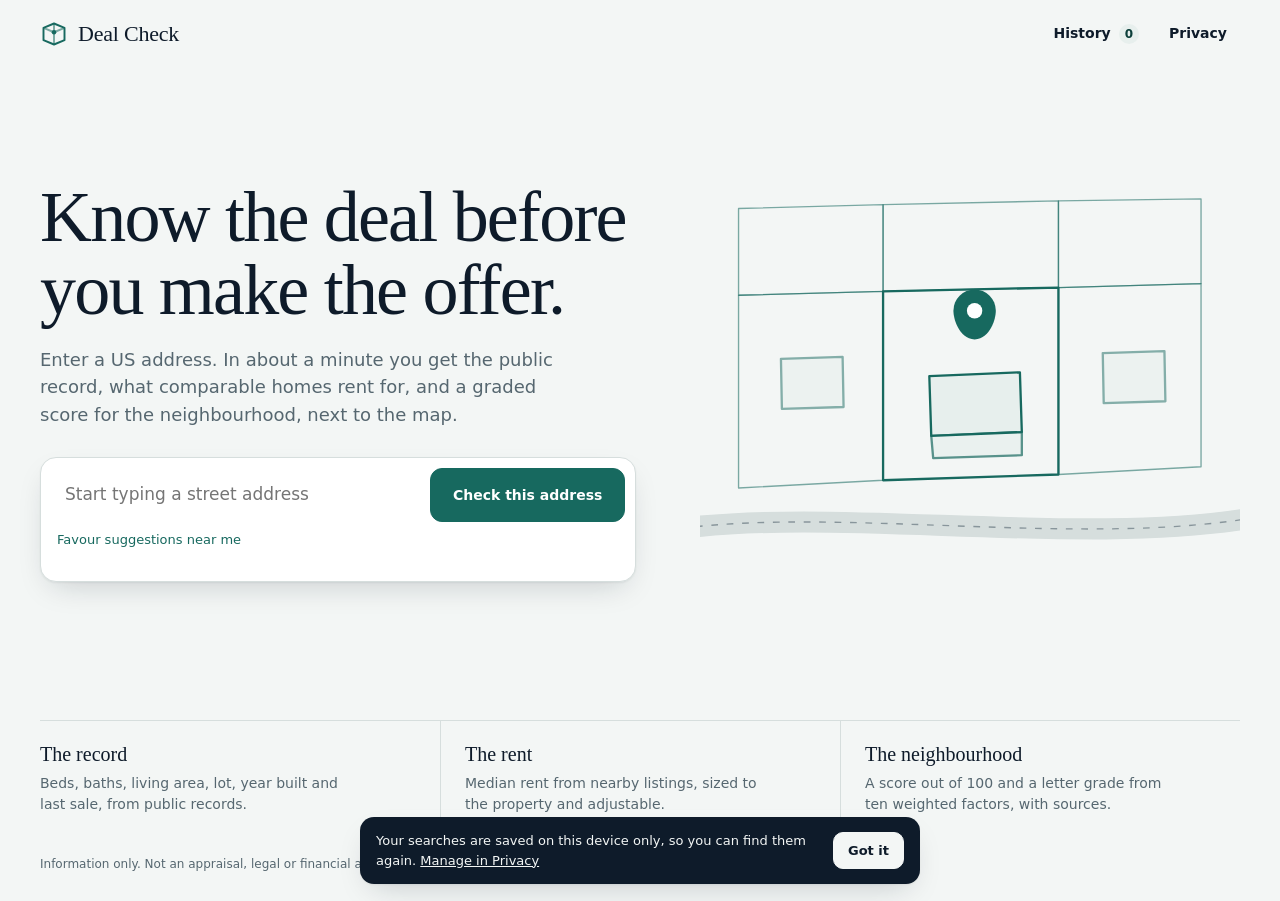
==== index.html @ 3b08b1fe "New workspace layout: map band on top 25%, dashboard cards below Co-Authored-By: Claude Sonnet 5.5 <" ====
<!DOCTYPE html>
<html lang="en">
<head>
<meta charset="utf-8">
<meta name="viewport" content="width=device-width, initial-scale=1">
<meta http-equiv="Content-Security-Policy" content="default-src 'self'; script-src 'self' 'unsafe-eval' blob: https://maps.googleapis.com https://maps.gstatic.com; style-src 'self' 'unsafe-inline' https://fonts.googleapis.com; font-src https://fonts.gstatic.com; img-src 'self' data: blob: https://*.googleapis.com https://*.gstatic.com https://*.google.com https://*.googleusercontent.com https://*.ggpht.com; connect-src 'self' https://deal-check-api.ranjjinisg.workers.dev https://*.googleapis.com https://*.google.com https://*.gstatic.com data: blob:; frame-src 'self' about: https://*.google.com; worker-src blob:; object-src 'none'; base-uri 'self'; form-action 'none'">
<meta name="description" content="Deal Check: property facts, market rent and a neighbourhood score for any US address.">
<title>Deal Check: underwrite any US address</title>
<link rel="preconnect" href="https://fonts.googleapis.com">
<link rel="preconnect" href="https://fonts.gstatic.com" crossorigin>
<link href="https://fonts.googleapis.com/css2?family=Hanken+Grotesk:wght@400;500;600&family=Newsreader:opsz,wght@6..72,400;6..72,500&display=swap" rel="stylesheet">
<link rel="stylesheet" href="style.css?v=20261108f">
</head>
<body class="home">

<header class="bar">
  <a class="brand" href="./" aria-label="Deal Check home">
    <svg viewBox="0 0 32 32" fill="none" stroke="currentColor" stroke-width="2.2" stroke-linejoin="round" aria-hidden="true"><path d="M4 9l12-5 12 5v14l-12 5-12-5z"/><path d="M16 4v24M4 9l12 5 12-5" opacity=".55"/><circle cx="16" cy="14" r="2.6" fill="currentColor" stroke="none"/></svg>
    Deal Check
  </a>
  <nav aria-label="Main">
    <button type="button" class="quiet" id="histBtn">History <span class="count" id="histCount">0</span></button>
    <button type="button" class="quiet" id="privBtn">Privacy</button>
  </nav>
</header>

<!-- ============ Home ============ -->
<section id="hero">
  <div class="hero-grid">
    <div class="hero-copy">
      <h1>Know the deal before you make the offer.</h1>
      <p class="lede">Enter a US address. In about a minute you get the public record, what comparable homes rent for, and a graded score for the neighbourhood, next to the map.</p>
      <div id="slotHome">
        <div class="searchbox" id="searchbox">
          <div class="field">
            <div class="acwrap" style="flex:1">
              <label for="addr" class="sr" style="position:absolute;left:-9999px">Property address</label>
              <input id="addr" type="text" placeholder="Start typing a street address" autocomplete="off" role="combobox" aria-autocomplete="list" aria-expanded="false" aria-controls="acList">
              <div id="acList" role="listbox" aria-label="Address suggestions"></div>
            </div>
            <button class="primary" id="go" type="button">Check this address</button>
          </div>
          <div class="aux">
            <button type="button" id="geoBtn" class="linkbtn">Favour suggestions near me</button>
          </div>
          <div id="status" role="status"></div>
        </div>
      </div>
      <div class="recents" id="recents" hidden></div>
    </div>
    <div class="hero-art" aria-hidden="true">
      <svg viewBox="0 0 560 440" role="img">
        <path class="road" d="M-20 372 C 150 350, 400 392, 580 360"/>
        <path class="dash" d="M-20 372 C 150 350, 400 392, 580 360"/>
        <g>
          <path class="lot draw" pathLength="1" d="M40 40 L190 36 L190 126 L40 130 Z"/>
          <path class="lot draw" pathLength="1" d="M190 36 L372 32 L372 122 L190 126 Z"/>
          <path class="lot draw" pathLength="1" d="M372 32 L520 30 L520 118 L372 122 Z"/>
          <path class="lot draw" pathLength="1" d="M40 130 L190 126 L190 322 L40 330 Z"/>
          <path class="lot main draw" pathLength="1" d="M190 126 L372 122 L372 316 L190 322 Z"/>
          <path class="lot draw" pathLength="1" d="M372 122 L520 118 L520 308 L372 316 Z"/>
        </g>
        <path class="house" d="M238 214 L332 210 L334 272 L240 276 Z"/>
        <path class="house" d="M240 276 L334 272 L334 296 L242 299 Z" opacity=".7"/>
        <path class="house" d="M84 196 L148 194 L149 246 L85 248 Z" opacity=".5"/>
        <path class="house" d="M418 190 L482 188 L483 240 L419 242 Z" opacity=".5"/>
        <g transform="translate(285 170)">
          <path class="pin" d="M0 0 C-17 -2 -22 -22 -22 -30 A22 22 0 1 1 22 -30 C22 -22 17 -2 0 0 Z" transform="translate(0 6)"/>
          <circle class="pinhole" cx="0" cy="-24" r="8"/>
        </g>
      </svg>
    </div>
  </div>
  <div class="proof">
    <div><h2>The record</h2><p>Beds, baths, living area, lot, year built and last sale, from public records.</p></div>
    <div><h2>The rent</h2><p>Median rent from nearby listings, sized to the property and adjustable.</p></div>
    <div><h2>The neighbourhood</h2><p>A score out of 100 and a letter grade from ten weighted factors, with sources.</p></div>
  </div>
  <p class="foot-note">Information only. Not an appraisal, legal or financial advice. <a href="privacy.html">Privacy</a> and <a href="terms.html">Terms</a>.</p>
</section>

<!-- ============ Workspace ============ -->
<main id="work">
  <div id="stage">
    <div id="map"></div>
    <div id="empty">Your map will appear here.</div>
    <div class="mapctl">
      <div class="seg" role="group" aria-label="Map view">
        <button id="vRoad" type="button" aria-pressed="true">Map</button>
        <button id="vSat" type="button" aria-pressed="false">Satellite</button>
      </div>
      <div class="zoom" role="group" aria-label="Zoom">
        <button id="zOut" type="button" aria-label="Zoom out">−</button>
        <button id="zIn" type="button" aria-label="Zoom in">+</button>
      </div>
      <a class="btn" id="staticLink" href="#" target="_blank" rel="noopener noreferrer" style="display:none">Open as image</a>
    </div>
  </div>

  <div id="panel" aria-label="Property report">
    <div class="hero-card">
      <div class="hc-id">
        <div id="found"></div>
        <div id="acc"></div>
      </div>
      <div id="slotPanel"></div>
    </div>

    <div class="kpis" id="kpis" hidden>
      <div><span>Layout</span><b id="kBeds">—</b></div>
      <div><span>Living area</span><b id="kArea">—</b></div>
      <div><span>Median rent</span><b id="kRent">—</b></div>
      <div><span>Neighbourhood</span><b id="kGrade">—</b></div>
    </div>

    <div class="cols">
    <section class="block" id="pProp">
      <div id="details"></div>
      <details id="picker"><summary>Choose details to show</summary><div id="pickList"></div></details>
    </section>

    <section class="block" id="pRent">
      <div id="rent" class="tabpanel">
        <h2>Market rent</h2>
        <div class="f"><label for="rAddr">Address</label><input id="rAddr" type="text" autocomplete="off"></div>
        <div class="grid2">
          <div class="f"><label for="rBeds">Bedrooms</label>
            <select id="rBeds"><option value="0">Studio</option><option>1</option><option>2</option><option selected>3</option><option>4</option><option>5</option><option>6</option></select></div>
          <div class="f"><label for="rBaths">Bathrooms</label>
            <select id="rBaths"><option value="">Any</option><option value="1">1</option><option value="1.5+" selected>1.5 or more</option></select></div>
          <div class="f"><label for="rType">Type</label>
            <select id="rType"><option value="any">Any</option><option value="house" selected>House</option><option value="apartment">Apartment</option></select></div>
          <div class="f"><label for="rBack">Look back</label>
            <select id="rBack"><option value="90" selected>3 months</option><option value="180">6 months</option><option value="365">12 months</option><option value="730">24 months</option></select></div>
          <div class="f"><label for="rRadius">Radius</label>
            <select id="rRadius"><option value="0.5">0.5 mile</option><option value="1" selected>1 mile</option><option value="2">2 miles</option><option value="3">3 miles</option><option value="5">5 miles</option></select></div>
        </div>
        <div class="f"><label for="rMaxSqft">Max square feet (living area)</label><input id="rMaxSqft" type="text" inputmode="numeric" placeholder="optional, e.g. 2500"></div>
        <details id="rPick"><summary>Choose results to show</summary><div id="rPickList"></div></details>
        <button id="rentGo" class="primary" type="button">Check rents</button>
        <div id="rentOut"></div>
      </div>
    </section>

    <section class="block" id="pNrs">
      <div id="nrs" class="tabpanel">
        <h2>Neighbourhood rating</h2>
        <div class="note">A score out of 100 for the neighbourhood only, from ten weighted factors, researched live with Gemini and Google Search. It takes about a minute and is not a rating of the property as an investment.</div>
        <details id="wBox">
          <summary id="wSummary">Factor weights</summary>
          <div class="note" style="margin-top:6px">Decide how much each factor counts. Weights must add up to 100. They are remembered on this device and used for every rating until you change them.</div>
          <div id="wList" class="wgrid"></div>
          <div id="wSum" class="note"></div>
          <button id="wReset" type="button" class="quiet" style="margin-top:6px">Reset to standard weights</button>
        </details>
        <button id="nrsGo" class="primary" type="button">Rate neighbourhood</button>
        <div id="nrsOut"></div>
      </div>
    </section>
    </div>

    <div class="panel-foot">
      <a href="privacy.html">Privacy</a><a href="terms.html">Terms</a>
      <small>Lot lines come from Google’s base map and are not a legal survey.</small>
    </div>
  </div>
</main>

<!-- ============ History ============ -->
<dialog id="histDlg" aria-labelledby="histTitle">
  <div class="dlg-head">
    <div><h2 id="histTitle">Search history</h2><p id="histSub">Every address you check is saved here, on this device only.</p></div>
    <button type="button" class="quiet" id="histClose" aria-label="Close history">Close</button>
  </div>
  <div class="dlg-body">
    <div class="dlg-tools">
      <input id="histFilter" type="search" placeholder="Filter by address" aria-label="Filter history">
      <button type="button" id="histCsv">Download CSV</button>
      <button type="button" id="histClear" class="danger">Clear all</button>
    </div>
    <ul id="histList"></ul>
    <div class="empty-state" id="histEmpty" hidden></div>
  </div>
</dialog>

<!-- ============ Privacy ============ -->
<dialog id="privDlg" aria-labelledby="privTitle">
  <div class="dlg-head">
    <div><h2 id="privTitle">Your privacy</h2><p>You are in control of what this device keeps.</p></div>
    <button type="button" class="quiet" id="privClose" aria-label="Close privacy settings">Close</button>
  </div>
  <div class="dlg-body">
    <label class="setting"><input type="checkbox" id="saveHist"><span><strong>Save my search history on this device</strong><small>Turn this off and new searches are not remembered. Existing history stays until you delete it.</small></span></label>
    <h3>What leaves your device</h3>
    <ul>
      <li>The address you check goes to our server, which asks RentCast (property record), Rentometer (rent) and Google (maps, suggestions, neighbourhood research) for the answer.</li>
      <li>Your location is used only if you tap “Favour suggestions near me”, and is never stored by us.</li>
      <li>No accounts, no advertising, no tracking cookies and no analytics.</li>
    </ul>
    <h3>Your data</h3>
    <div class="dlg-tools">
      <button type="button" id="dlData">Download my data</button>
      <button type="button" id="delData" class="danger">Delete all my data</button>
    </div>
    <details>
      <summary>Owner access</summary>
      <p style="margin-top:6px">For the site owner only. Enter your owner key to switch off usage limits on this device.</p>
      <div class="dlg-tools" style="margin-top:8px">
        <input id="ownerKey" type="password" autocomplete="off" placeholder="Owner key" aria-label="Owner key">
        <button type="button" id="ownerSave">Save</button>
        <button type="button" id="ownerClear" class="quiet">Remove</button>
      </div>
      <p id="ownerState" style="margin-top:6px"></p>
    </details>
    <p>Full details are in the <a href="privacy.html">privacy policy</a> and <a href="terms.html">terms of use</a>.</p>
  </div>
</dialog>

<div id="notice" role="region" aria-label="Storage notice" hidden>
  <p>Your searches are saved on this device only, so you can find them again. <button type="button" class="linkbtn" id="noticePriv">Manage in Privacy</button></p>
  <button type="button" id="noticeOk">Got it</button>
</div>

<script src="app.js?v=20261108f"></script>
</body>
</html>
---- style.css ----
/* Deal Check: shared styles for the app and the legal pages */
:root {
  --paper: #f3f6f5; --surface: #ffffff; --ink: #0e1b2a; --muted: #566770;
  --line: #d6dedd; --accent: #17695f; --accent-deep: #0c3f3a; --accent-ink: #ffffff;
  --wash: #e7efed; --err: #a8261c; --shadow: 0 1px 2px rgba(14,27,42,.06), 0 12px 32px -12px rgba(14,27,42,.22);
  --panel: clamp(520px, 56vw, 900px);
  --deep: #0d2b2e; --deep-ink: #eaf3f1;
  --serif: "Newsreader", Georgia, "Times New Roman", serif;
  --sans: "Hanken Grotesk", system-ui, -apple-system, "Segoe UI", sans-serif;
}
@media (prefers-color-scheme: dark) {
  :root {
    --paper: #0a1218; --surface: #111c24; --ink: #e8efee; --muted: #93a6ad;
    --line: #25343d; --accent: #5cc2b3; --accent-deep: #8fd8cc; --accent-ink: #062320;
    --wash: #15242c; --err: #f1978e; --shadow: 0 1px 2px rgba(0,0,0,.4), 0 12px 32px -12px rgba(0,0,0,.7);
  }
}
* { box-sizing: border-box; }
html { -webkit-text-size-adjust: 100%; }
body { margin: 0; font-family: var(--sans); font-size: 15px; line-height: 1.5; color: var(--ink); background: var(--paper); min-height: 100vh; }
a { color: var(--accent); text-underline-offset: 3px; }
:focus-visible { outline: 2px solid var(--accent); outline-offset: 2px; border-radius: 4px; }
[hidden] { display: none !important; }
small { color: var(--muted); font-size: 12px; line-height: 1.5; }

/* ---------- Buttons and fields ---------- */
button, .btn { font: inherit; font-size: 14px; font-weight: 600; padding: 10px 16px; border-radius: 10px; border: 1px solid var(--line); background: var(--surface); color: var(--ink); cursor: pointer; text-decoration: none; text-align: center; display: inline-flex; align-items: center; justify-content: center; gap: 8px; transition: background-color .15s, border-color .15s; }
button:hover:not(:disabled), .btn:hover { border-color: var(--accent); }
button:disabled { opacity: .55; cursor: default; }
button.primary { background: var(--accent); color: var(--accent-ink); border-color: var(--accent); }
button.primary:hover:not(:disabled) { background: var(--accent-deep); border-color: var(--accent-deep); color: var(--paper); }
button.quiet { border-color: transparent; background: transparent; color: var(--ink); }
button.quiet:hover { background: var(--wash); border-color: transparent; }
button.danger { color: var(--err); }
.linkbtn { background: none; border: 0; padding: 0; color: var(--accent); font: inherit; font-size: 13px; font-weight: 500; cursor: pointer; text-align: left; display: inline; }
.linkbtn:disabled { color: var(--muted); }
label { display: block; font-size: 13px; font-weight: 600; margin-bottom: 6px; }
input[type=text], input[type=search], select { width: 100%; padding: 11px 13px; font: inherit; font-size: 15px; color: var(--ink); background: var(--surface); border: 1px solid var(--line); border-radius: 10px; }
select { appearance: auto; }
label.pick { display: flex; align-items: center; gap: 10px; font-weight: 400; margin: 0; font-size: 14px; }
.row { display: flex; gap: 8px; }
.row > * { flex: 1; }

/* ---------- Top bar ---------- */
.bar { display: flex; align-items: center; justify-content: space-between; gap: 12px; padding: 14px clamp(16px, 4vw, 40px); }
.brand { display: flex; align-items: center; gap: 10px; font-family: var(--serif); font-size: 22px; font-weight: 500; letter-spacing: -.01em; color: var(--ink); text-decoration: none; }
.brand svg { width: 28px; height: 28px; color: var(--accent); }
.bar nav { display: flex; gap: 4px; }
.bar nav button, .bar nav a { padding: 8px 12px; font-size: 14px; }
.count { display: inline-block; min-width: 20px; padding: 0 6px; border-radius: 10px; background: var(--wash); color: var(--accent-deep); font-size: 12px; line-height: 20px; text-align: center; }

/* ---------- Home ---------- */
body.home #work { display: none; }
body:not(.home) #hero { display: none; }
#hero { min-height: calc(100vh - 66px); display: flex; flex-direction: column; }
.hero-grid { flex: 1; display: grid; grid-template-columns: minmax(0, 1.05fr) minmax(0, .95fr); gap: clamp(24px, 5vw, 72px); align-items: center; padding: 0 clamp(16px, 4vw, 40px) 24px; max-width: 1280px; width: 100%; margin: 0 auto; }
.hero-copy { max-width: 600px; }
.hero-copy h1 { font-family: var(--serif); font-weight: 400; font-size: clamp(40px, 6vw, 72px); line-height: 1.02; letter-spacing: -.025em; margin: 0 0 18px; }
.hero-copy p.lede { font-size: 18px; line-height: 1.55; color: var(--muted); margin: 0 0 28px; max-width: 46ch; }
.searchbox { background: var(--surface); border: 1px solid var(--line); border-radius: 16px; padding: 10px; box-shadow: var(--shadow); }
.searchbox .acwrap { position: relative; }
.searchbox .field { display: flex; gap: 8px; align-items: stretch; }
.searchbox input#addr { border: 0; background: transparent; font-size: 17px; padding: 14px 14px; }
.searchbox input#addr:focus-visible { outline: none; }
.searchbox .field:focus-within { outline: 2px solid var(--accent); outline-offset: 2px; border-radius: 12px; }
.searchbox button.primary { padding: 0 22px; border-radius: 12px; white-space: nowrap; }
.searchbox .aux { display: flex; justify-content: space-between; gap: 12px; flex-wrap: wrap; padding: 8px 6px 2px; }
#status { font-size: 13px; min-height: 20px; color: var(--muted); padding: 8px 4px 0; }
#status.err { color: var(--err); }
.recents { margin-top: 18px; display: flex; flex-wrap: wrap; gap: 8px; align-items: center; }
.recents span { font-size: 13px; color: var(--muted); margin-right: 4px; }
.recents button { font-size: 13px; font-weight: 500; padding: 6px 12px; border-radius: 999px; background: transparent; max-width: 100%; overflow: hidden; text-overflow: ellipsis; white-space: nowrap; }
.hero-art { width: 100%; max-width: 560px; justify-self: center; color: var(--accent); }
.hero-art svg { width: 100%; height: auto; display: block; }
.hero-art .lot { fill: none; stroke: currentColor; stroke-width: 1.4; stroke-linecap: round; stroke-linejoin: round; opacity: .55; }
.hero-art .lot.main { stroke-width: 2.4; opacity: 1; }
.hero-art .house { fill: var(--wash); stroke: currentColor; stroke-width: 2.4; stroke-linejoin: round; }
.hero-art .road { fill: none; stroke: var(--line); stroke-width: 22; stroke-linecap: round; }
.hero-art .dash { fill: none; stroke: var(--muted); stroke-width: 1.4; stroke-dasharray: 7 9; opacity: .6; }
.hero-art .pin { fill: var(--accent); }
.hero-art .pinhole { fill: var(--surface); }
.draw { stroke-dasharray: 1; stroke-dashoffset: 1; animation: draw 1.6s cubic-bezier(.3,.7,.2,1) .15s forwards; }
@keyframes draw { to { stroke-dashoffset: 0; } }
.proof { max-width: 1280px; width: 100%; margin: 0 auto; padding: 0 clamp(16px, 4vw, 40px) 36px; display: grid; grid-template-columns: repeat(3, 1fr); gap: 0; }
.proof div { padding: 18px 24px 4px 0; border-top: 1px solid var(--line); }
.proof div + div { padding-left: 24px; border-left: 1px solid var(--line); }
.proof h2 { font-family: var(--serif); font-weight: 500; font-size: 20px; margin: 0 0 4px; }
.proof p { margin: 0; color: var(--muted); font-size: 14px; max-width: 34ch; }
.foot-note { padding: 0 clamp(16px, 4vw, 40px) 28px; max-width: 1280px; width: 100%; margin: 0 auto; color: var(--muted); font-size: 12px; }
.foot-note a { color: var(--muted); }

/* ---------- Workspace ---------- */
#work { display: grid; grid-template-columns: var(--panel) minmax(0, 1fr); height: 100vh; }
body:not(.home) .bar { position: absolute; z-index: 40; width: var(--panel); padding: 12px 20px; background: var(--surface); border-bottom: 1px solid var(--line); border-right: 1px solid var(--line); }
body:not(.home) #work { padding-top: 0; }
#panel { background: var(--surface); border-right: 1px solid var(--line); overflow-y: auto; padding: 74px 20px 28px; display: flex; flex-direction: column; gap: 16px; }
#found { font-family: var(--serif); font-size: 24px; line-height: 1.2; letter-spacing: -.01em; }
#acc { font-size: 13px; color: var(--muted); margin-top: -8px; }
.kpis { display: grid; grid-template-columns: repeat(3, 1fr); border: 1px solid var(--line); border-radius: 14px; overflow: hidden; background: var(--paper); }
.kpis div { padding: 12px 14px; min-width: 0; }
.kpis div + div { border-left: 1px solid var(--line); }
.kpis b { display: block; font-family: var(--serif); font-weight: 500; font-size: 24px; line-height: 1.1; letter-spacing: -.01em; white-space: nowrap; overflow: hidden; text-overflow: ellipsis; }
.kpis span { font-size: 12px; color: var(--muted); }
.tabs { display: flex; gap: 4px; border-bottom: 1px solid var(--line); margin: 0 -4px; }
.tabs button { border: 0; border-radius: 0; background: transparent; padding: 10px 14px; color: var(--muted); border-bottom: 2px solid transparent; margin-bottom: -1px; }
.tabs button[aria-selected=true] { color: var(--ink); border-bottom-color: var(--accent); }
.tabs button:hover { border-color: transparent; border-bottom-color: var(--line); }
.tabs button[aria-selected=true]:hover { border-bottom-color: var(--accent); }
.tabpanel { display: flex; flex-direction: column; gap: 12px; }
.tabpanel h2 { font-family: var(--serif); font-weight: 500; font-size: 20px; margin: 0; }
.note { color: var(--muted); font-size: 12px; line-height: 1.5; }
.err { color: var(--err); font-size: 13px; }
dl { margin: 0; display: grid; grid-template-columns: 1fr auto; gap: 0 16px; font-size: 14px; }
dt, dd { padding: 9px 0; border-bottom: 1px solid var(--line); margin: 0; }
dt { color: var(--muted); } dd { font-weight: 600; text-align: right; }
details summary { cursor: pointer; color: var(--accent); font-weight: 600; font-size: 14px; padding: 4px 0; }
details > div, details > ul, details > p { margin-top: 8px; }
#pickList, #rPickList { display: grid; gap: 8px; }
#rent .grid2 { display: grid; grid-template-columns: 1fr 1fr; gap: 10px; }
#rent .f label { font-size: 12px; color: var(--muted); font-weight: 500; }
#rent select, #rent input[type=text] { padding: 9px 11px; font-size: 14px; }
#rentOut .big { font-family: var(--serif); font-size: 34px; line-height: 1.1; letter-spacing: -.02em; margin: 4px 0 10px; }
#rentOut .big span { font-family: var(--sans); font-size: 13px; letter-spacing: 0; color: var(--muted); }
#nrsOut .score { display: flex; align-items: baseline; gap: 14px; margin: 4px 0 8px; }
#nrsOut .score b { font-family: var(--serif); font-weight: 500; font-size: 56px; line-height: 1; color: var(--accent); }
#nrsOut .score span { color: var(--muted); font-size: 13px; }
#nrsOut table { width: 100%; border-collapse: collapse; font-size: 13px; margin-top: 8px; }
#nrsOut th, #nrsOut td { text-align: right; padding: 7px 4px; border-bottom: 1px solid var(--line); }
#nrsOut th:first-child, #nrsOut td:first-child { text-align: left; }
#nrsOut th { color: var(--muted); font-weight: 500; }
#nrsOut details { margin-top: 10px; }
#nrsOut p, #nrsOut li { margin: 6px 0; font-size: 13px; line-height: 1.5; }
#nrsOut ul { padding-left: 18px; margin: 4px 0; }
.panel-foot { margin-top: auto; padding-top: 8px; display: flex; gap: 14px; flex-wrap: wrap; }
.panel-foot a { font-size: 12px; color: var(--muted); }

#stage { position: relative; min-height: 100vh; }
#map { position: absolute; inset: 0; }
#empty { position: absolute; inset: 0; display: grid; place-items: center; color: var(--muted); padding: 24px; text-align: center; }
.mapctl { position: absolute; top: 16px; right: 16px; display: flex; flex-direction: column; gap: 8px; align-items: flex-end; z-index: 5; }
.mapctl .seg, .mapctl .zoom { display: flex; background: var(--surface); border: 1px solid var(--line); border-radius: 12px; box-shadow: var(--shadow); overflow: hidden; }
.mapctl button { border: 0; border-radius: 0; padding: 9px 14px; background: transparent; }
.mapctl button[aria-pressed=true] { background: var(--accent); color: var(--accent-ink); }
.mapctl .zoom button { padding: 9px 14px; font-size: 18px; line-height: 1; }
.mapctl .zoom button + button { border-left: 1px solid var(--line); }
.mapctl .btn { box-shadow: var(--shadow); font-size: 13px; padding: 8px 12px; }
.maplegal { position: absolute; left: 16px; bottom: 16px; max-width: 360px; font-size: 11px; color: var(--muted); background: var(--surface); padding: 6px 10px; border-radius: 8px; border: 1px solid var(--line); z-index: 5; }

/* ---------- Suggestions ---------- */
#acList { display: none; position: absolute; left: -10px; right: -10px; top: calc(100% + 10px); z-index: 60; background: var(--surface); border: 1px solid var(--line); border-radius: 14px; max-height: 340px; overflow-y: auto; box-shadow: var(--shadow); }
#acList .grp { font-size: 12px; font-weight: 600; color: var(--muted); padding: 10px 14px 4px; }
#acList .opt { padding: 9px 14px; cursor: pointer; font-size: 15px; line-height: 1.3; }
#acList .opt small { display: block; }
#acList .opt[aria-selected=true], #acList .opt:hover { background: var(--wash); }
#acList .foot { padding: 8px 14px; border-top: 1px solid var(--line); }

/* ---------- Dialogs ---------- */
dialog { border: 1px solid var(--line); border-radius: 18px; padding: 0; background: var(--surface); color: var(--ink); box-shadow: var(--shadow); width: min(640px, calc(100vw - 24px)); max-height: calc(100vh - 32px); }
dialog::backdrop { background: rgba(8,16,24,.55); }
dialog[open] { display: flex; flex-direction: column; }
.dlg-head { display: flex; align-items: flex-start; justify-content: space-between; gap: 12px; padding: 20px 22px 8px; }
.dlg-head h2 { font-family: var(--serif); font-weight: 500; font-size: 26px; margin: 0; letter-spacing: -.01em; }
.dlg-head p { margin: 4px 0 0; color: var(--muted); font-size: 13px; }
.dlg-body { padding: 8px 22px 22px; overflow-y: auto; display: flex; flex-direction: column; gap: 14px; }
.dlg-tools { display: flex; gap: 8px; flex-wrap: wrap; align-items: center; }
.dlg-tools input { flex: 1; min-width: 160px; }
#histList { list-style: none; margin: 0; padding: 0; border-top: 1px solid var(--line); }
#histList li { display: flex; gap: 10px; align-items: center; padding: 12px 0; border-bottom: 1px solid var(--line); }
#histList .open { flex: 1; min-width: 0; text-align: left; background: none; border: 0; padding: 0; display: block; font-weight: 400; }
#histList .addr { display: block; font-weight: 600; font-size: 15px; overflow: hidden; text-overflow: ellipsis; white-space: nowrap; }
#histList .meta { display: flex; gap: 6px 14px; flex-wrap: wrap; font-size: 12px; color: var(--muted); margin-top: 2px; }
#histList .meta b { color: var(--ink); font-weight: 600; }
#histList .del { padding: 6px 10px; font-size: 13px; }
.empty-state { padding: 28px 0; color: var(--muted); text-align: center; }
.setting { display: flex; gap: 12px; align-items: flex-start; padding: 12px 14px; background: var(--paper); border: 1px solid var(--line); border-radius: 12px; }
.setting input { margin-top: 4px; width: 18px; height: 18px; accent-color: var(--accent); }
.setting strong { display: block; font-size: 14px; }
.setting small { display: block; }
.dlg-body h3 { font-size: 14px; margin: 6px 0 0; }
.dlg-body p, .dlg-body li { font-size: 13px; color: var(--muted); margin: 0; }
.dlg-body ul { margin: 0; padding-left: 18px; display: grid; gap: 4px; }

/* ---------- Notice bar ---------- */
#notice { position: fixed; left: 50%; transform: translateX(-50%); bottom: 16px; z-index: 80; width: min(560px, calc(100vw - 24px)); background: var(--ink); color: var(--paper); border-radius: 14px; padding: 14px 16px; display: flex; gap: 14px; align-items: center; box-shadow: var(--shadow); font-size: 13px; }
#notice p { margin: 0; flex: 1; }
#notice button:not(.linkbtn) { padding: 8px 14px; font-size: 13px; background: var(--paper); color: var(--ink); border-color: var(--paper); }
#notice .linkbtn { color: var(--paper); text-decoration: underline; font-size: 13px; background: none; border: 0; padding: 0; }

/* ---------- Legal pages ---------- */
.legal { max-width: 720px; margin: 0 auto; padding: 8px clamp(16px, 4vw, 24px) 64px; }
.legal h1 { font-family: var(--serif); font-weight: 400; font-size: clamp(34px, 5vw, 48px); letter-spacing: -.02em; line-height: 1.1; margin: 16px 0 6px; }
.legal h2 { font-family: var(--serif); font-weight: 500; font-size: 22px; margin: 32px 0 6px; }
.legal p, .legal li { color: var(--ink); line-height: 1.65; max-width: 68ch; }
.legal ul { padding-left: 20px; }
.legal .updated { color: var(--muted); font-size: 13px; margin: 0 0 20px; }
.legal .draft { background: var(--wash); border: 1px solid var(--line); border-radius: 12px; padding: 12px 16px; font-size: 13px; margin: 16px 0 8px; }
.legal table { width: 100%; border-collapse: collapse; font-size: 14px; margin: 8px 0; }
.legal th, .legal td { text-align: left; padding: 9px 10px 9px 0; border-bottom: 1px solid var(--line); vertical-align: top; }
.legal th { color: var(--muted); font-weight: 600; font-size: 13px; }

/* ---------- Small screens ---------- */
@media (max-width: 900px) {
  .hero-grid { grid-template-columns: 1fr; padding-top: 8px; }
  .hero-art { order: -1; max-width: 200px; }
  .proof { grid-template-columns: 1fr; }
  .proof div + div { padding-left: 0; border-left: 0; }
  #hero { min-height: 0; }
  #work { grid-template-columns: 1fr; height: auto; }
  body:not(.home) .bar { position: static; width: auto; border-right: 0; }
  #panel { padding-top: 16px; border-right: 0; overflow: visible; }
  #stage { min-height: 70vh; order: -1; }
  body:not(.home) #work { display: flex; flex-direction: column; }
  .maplegal { display: none; }
}
@media (max-width: 520px) {
  .searchbox .field { flex-direction: column; }
  .searchbox button.primary { padding: 13px; }
  .kpis b { font-size: 20px; }
  #rent .grid2 { grid-template-columns: 1fr; }
}
@media (prefers-reduced-motion: reduce) {
  .draw { animation: none; stroke-dashoffset: 0; }
  * { transition: none !important; }
}
@media print {
  .bar, #notice, .mapctl, .maplegal { display: none !important; }
  #work { display: block; height: auto; } #panel { overflow: visible; }
}



.wgrid { display: grid; grid-template-columns: 1fr 84px; gap: 8px 14px; align-items: center; margin: 10px 0 8px; }
.wgrid label { margin: 0; font-weight: 400; font-size: 14px; }
.wgrid input { padding: 7px 10px; text-align: right; }

/* ===== Workspace: map band on top, report below ===== */
body:not(.home) .bar { position: static; width: auto; padding: 12px clamp(16px, 3vw, 40px); background: var(--surface); border: 0; border-bottom: 1px solid var(--line); }
body:not(.home) #work { display: block; height: auto; padding: 0; }
body:not(.home) #stage { height: 25vh; min-height: 190px; order: 0; position: relative; }
body:not(.home) #panel { display: block; overflow: visible; border: 0; background: transparent; max-width: 1560px; margin: -64px auto 0; padding: 0 clamp(16px, 3vw, 40px) 40px; position: relative; z-index: 3; }
.mapctl { top: 14px; right: clamp(16px, 3vw, 40px); flex-direction: row; align-items: center; }
.maplegal { display: none; }

.hero-card { display: grid; grid-template-columns: minmax(0, 1fr) minmax(320px, 560px); gap: 16px 36px; align-items: center; background: var(--surface); border: 1px solid var(--line); border-radius: 22px; padding: 24px 28px; box-shadow: var(--shadow); }
#found { font-size: clamp(24px, 2.8vw, 38px); line-height: 1.12; }
#acc { margin: 6px 0 0; }
.hero-card .searchbox { box-shadow: none; border-radius: 14px; padding: 6px; background: var(--paper); }
.hero-card .searchbox .field { flex-direction: row; }
.hero-card .searchbox input#addr { font-size: 15px; padding: 11px 12px; }
.hero-card .searchbox button.primary { padding: 0 18px; }
.hero-card #status { min-height: 0; padding: 0 6px; }
.hero-card #status:empty { display: none; }
.hero-card #acList { left: -6px; right: -6px; }

body:not(.home) .kpis { display: grid; grid-template-columns: repeat(4, minmax(0, 1fr)); margin-top: 16px; border: 0; border-radius: 22px; background: var(--deep); color: var(--deep-ink); overflow: hidden; }
.kpis div { padding: 20px 26px 22px; display: flex; flex-direction: column; gap: 6px; cursor: pointer; transition: background-color .15s; }
.kpis div:hover { background: rgba(255,255,255,.06); }
.kpis div + div { border-left: 1px solid rgba(255,255,255,.14); }
.kpis span { order: -1; font-size: 13px; color: rgba(234,243,241,.72); }
.kpis b { font-size: clamp(28px, 3.2vw, 44px); line-height: 1.05; font-weight: 400; }

.cols { display: grid; grid-template-columns: repeat(3, minmax(0, 1fr)); gap: 20px; align-items: start; margin-top: 20px; }
.block { background: var(--surface); border: 1px solid var(--line); border-radius: 22px; padding: 24px; display: flex; flex-direction: column; gap: 12px; scroll-margin-top: 16px; min-width: 0; }
#details h2 { font-family: var(--serif); font-weight: 500; font-size: 22px; margin: 0 0 6px; }
#rent .grid2 { grid-template-columns: 1fr 1fr; }
.panel-foot { margin-top: 24px; padding-top: 0; }

@media (max-width: 1280px) {
  .cols { grid-template-columns: repeat(2, minmax(0, 1fr)); }
  #pNrs { grid-column: 1 / -1; }
}
@media (max-width: 900px) {
  body:not(.home) #stage { min-height: 170px; }
  .hero-card { grid-template-columns: 1fr; padding: 20px; }
  body:not(.home) .kpis { grid-template-columns: repeat(2, minmax(0, 1fr)); }
  .kpis div:nth-child(3) { border-left: 0; }
  .kpis div:nth-child(n+3) { border-top: 1px solid rgba(255,255,255,.14); }
}
@media (max-width: 760px) {
  .cols { grid-template-columns: 1fr; }
  .mapctl .seg button, .mapctl .zoom button { padding: 7px 10px; }
  .hero-card .searchbox .field { flex-direction: column; }
  .hero-card .searchbox button.primary { padding: 11px; }
}
@media (max-width: 900px) { .kpis b { white-space: normal; overflow: visible; font-size: clamp(22px, 6vw, 32px); } }
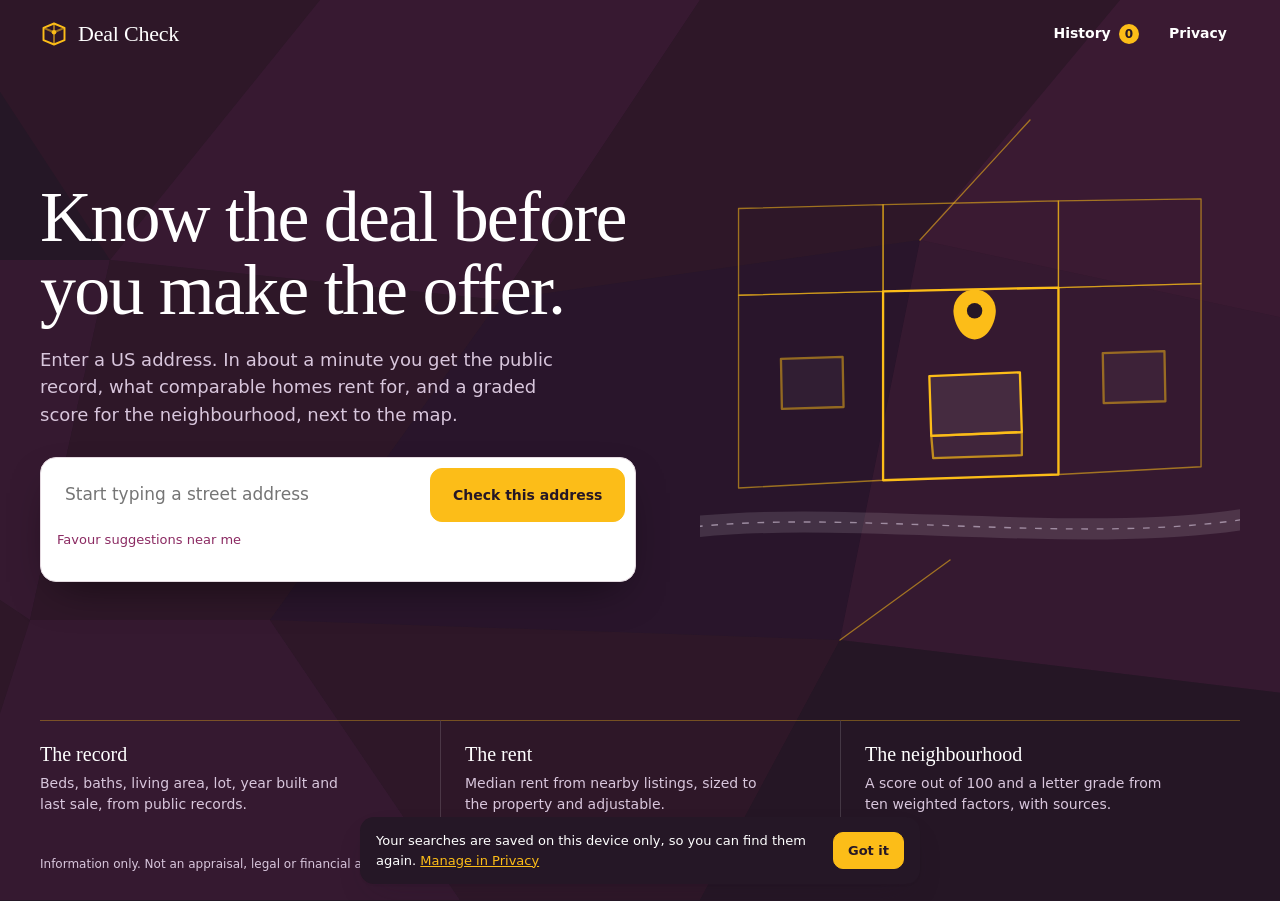
==== commit 032842c6: "Auto-run neighbourhood rating; rebrand with plum, burgundy and gold palette Co-Authored-By: Claude S" ====
--- a/index.html
+++ b/index.html
@@ -2,6 +2,7 @@
 <html lang="en">
 <head>
 <meta charset="utf-8">
+<meta name="theme-color" content="#251726">
 <meta name="viewport" content="width=device-width, initial-scale=1">
 <meta http-equiv="Content-Security-Policy" content="default-src 'self'; script-src 'self' 'unsafe-eval' blob: https://maps.googleapis.com https://maps.gstatic.com; style-src 'self' 'unsafe-inline' https://fonts.googleapis.com; font-src https://fonts.gstatic.com; img-src 'self' data: blob: https://*.googleapis.com https://*.gstatic.com https://*.google.com https://*.googleusercontent.com https://*.ggpht.com; connect-src 'self' https://deal-check-api.ranjjinisg.workers.dev https://*.googleapis.com https://*.google.com https://*.gstatic.com data: blob:; frame-src 'self' about: https://*.google.com; worker-src blob:; object-src 'none'; base-uri 'self'; form-action 'none'">
 <meta name="description" content="Deal Check: property facts, market rent and a neighbourhood score for any US address.">
@@ -9,7 +10,7 @@
 <link rel="preconnect" href="https://fonts.googleapis.com">
 <link rel="preconnect" href="https://fonts.gstatic.com" crossorigin>
 <link href="https://fonts.googleapis.com/css2?family=Hanken+Grotesk:wght@400;500;600&family=Newsreader:opsz,wght@6..72,400;6..72,500&display=swap" rel="stylesheet">
-<link rel="stylesheet" href="style.css?v=20261108f">
+<link rel="stylesheet" href="style.css?v=20261108j">
 </head>
 <body class="home">
 
@@ -18,6 +19,7 @@
     <svg viewBox="0 0 32 32" fill="none" stroke="currentColor" stroke-width="2.2" stroke-linejoin="round" aria-hidden="true"><path d="M4 9l12-5 12 5v14l-12 5-12-5z"/><path d="M16 4v24M4 9l12 5 12-5" opacity=".55"/><circle cx="16" cy="14" r="2.6" fill="currentColor" stroke="none"/></svg>
     Deal Check
   </a>
+  <div id="slotPanel" class="barsearch"></div>
   <nav aria-label="Main">
     <button type="button" class="quiet" id="histBtn">History <span class="count" id="histCount">0</span></button>
     <button type="button" class="quiet" id="privBtn">Privacy</button>
@@ -81,6 +83,34 @@
 
 <!-- ============ Workspace ============ -->
 <main id="work">
+  <section class="quad" id="qOver" aria-label="Overview and property details">
+    <div class="idrow"><div id="found"></div><div id="acc"></div></div>
+    <div id="bldg" class="callout" hidden role="note">
+      <strong id="bldgTitle"></strong>
+      <p id="bldgText"></p>
+      <div class="unitrow">
+        <label for="unitNo" class="sr">Unit number</label>
+        <input id="unitNo" type="text" maxlength="10" autocomplete="off" placeholder="Unit number, e.g. 4B">
+        <button id="unitGo" class="primary" type="button">Check this unit</button>
+      </div>
+      <div id="unitErr" class="err" role="alert"></div>
+    </div>
+    <div class="kpis" id="kpis" hidden>
+      <div><span>Layout</span><b id="kBeds">—</b></div>
+      <div><span>Living area</span><b id="kArea">—</b></div>
+      <div><span>Median rent</span><b id="kRent">—</b></div>
+      <div><span>Neighbourhood</span><b id="kGrade">—</b></div>
+    </div>
+    <section class="plain" id="pProp">
+      <div id="details"></div>
+      <details id="picker"><summary>Choose details to show</summary><div id="pickList"></div></details>
+    </section>
+    <div class="panel-foot">
+      <a href="privacy.html">Privacy</a><a href="terms.html">Terms</a>
+      <small>Lot lines come from Google’s base map and are not a legal survey.</small>
+    </div>
+  </section>
+
   <div id="stage">
     <div id="map"></div>
     <div id="empty">Your map will appear here.</div>
@@ -97,29 +127,7 @@
     </div>
   </div>
 
-  <div id="panel" aria-label="Property report">
-    <div class="hero-card">
-      <div class="hc-id">
-        <div id="found"></div>
-        <div id="acc"></div>
-      </div>
-      <div id="slotPanel"></div>
-    </div>
-
-    <div class="kpis" id="kpis" hidden>
-      <div><span>Layout</span><b id="kBeds">—</b></div>
-      <div><span>Living area</span><b id="kArea">—</b></div>
-      <div><span>Median rent</span><b id="kRent">—</b></div>
-      <div><span>Neighbourhood</span><b id="kGrade">—</b></div>
-    </div>
-
-    <div class="cols">
-    <section class="block" id="pProp">
-      <div id="details"></div>
-      <details id="picker"><summary>Choose details to show</summary><div id="pickList"></div></details>
-    </section>
-
-    <section class="block" id="pRent">
+    <section class="quad" id="pRent">
       <div id="rent" class="tabpanel">
         <h2>Market rent</h2>
         <div class="f"><label for="rAddr">Address</label><input id="rAddr" type="text" autocomplete="off"></div>
@@ -142,10 +150,10 @@
       </div>
     </section>
 
-    <section class="block" id="pNrs">
+    <section class="quad" id="pNrs">
       <div id="nrs" class="tabpanel">
         <h2>Neighbourhood rating</h2>
-        <div class="note">A score out of 100 for the neighbourhood only, from ten weighted factors, researched live with Gemini and Google Search. It takes about a minute and is not a rating of the property as an investment.</div>
+        <div class="note">A score out of 100 for the neighbourhood only, from ten weighted factors, researched live with Gemini and Google Search. It runs automatically for each address and takes about a minute. It is not a rating of the property as an investment.</div>
         <details id="wBox">
           <summary id="wSummary">Factor weights</summary>
           <div class="note" style="margin-top:6px">Decide how much each factor counts. Weights must add up to 100. They are remembered on this device and used for every rating until you change them.</div>
@@ -153,17 +161,10 @@
           <div id="wSum" class="note"></div>
           <button id="wReset" type="button" class="quiet" style="margin-top:6px">Reset to standard weights</button>
         </details>
-        <button id="nrsGo" class="primary" type="button">Rate neighbourhood</button>
+        <button id="nrsGo" class="primary" type="button">Run the rating again</button>
         <div id="nrsOut"></div>
       </div>
     </section>
-    </div>
-
-    <div class="panel-foot">
-      <a href="privacy.html">Privacy</a><a href="terms.html">Terms</a>
-      <small>Lot lines come from Google’s base map and are not a legal survey.</small>
-    </div>
-  </div>
 </main>
 
 <!-- ============ History ============ -->
@@ -221,6 +222,6 @@
   <button type="button" id="noticeOk">Got it</button>
 </div>
 
-<script src="app.js?v=20261108f"></script>
+<script src="app.js?v=20261108j"></script>
 </body>
 </html>
--- a/style.css
+++ b/style.css
@@ -1,18 +1,21 @@
 /* Deal Check: shared styles for the app and the legal pages */
 :root {
-  --paper: #f3f6f5; --surface: #ffffff; --ink: #0e1b2a; --muted: #566770;
-  --line: #d6dedd; --accent: #17695f; --accent-deep: #0c3f3a; --accent-ink: #ffffff;
-  --wash: #e7efed; --err: #a8261c; --shadow: 0 1px 2px rgba(14,27,42,.06), 0 12px 32px -12px rgba(14,27,42,.22);
+  /* Brand: deep plum, burgundy, gold and blush pink */
+  --plum: #251726; --burgundy: #5b1f45; --gold: #fcbd18; --gold-deep: #d1a82c; --gold-ink: #251726; --blush: #fa9ba3;
+  --paper: #f7f2f4; --surface: #ffffff; --ink: #251726; --muted: #6a5a6c;
+  --line: #e4d9e0; --accent: #8b2a62; --accent-deep: #5b1f45; --accent-ink: #ffffff;
+  --wash: #f4e9ef; --err: #b3261e; --shadow: 0 1px 2px rgba(37,23,38,.08), 0 14px 34px -14px rgba(37,23,38,.28);
+  --deep: #251726; --deep-ink: #ffffff;
   --panel: clamp(520px, 56vw, 900px);
-  --deep: #0d2b2e; --deep-ink: #eaf3f1;
   --serif: "Newsreader", Georgia, "Times New Roman", serif;
   --sans: "Hanken Grotesk", system-ui, -apple-system, "Segoe UI", sans-serif;
 }
 @media (prefers-color-scheme: dark) {
   :root {
-    --paper: #0a1218; --surface: #111c24; --ink: #e8efee; --muted: #93a6ad;
-    --line: #25343d; --accent: #5cc2b3; --accent-deep: #8fd8cc; --accent-ink: #062320;
-    --wash: #15242c; --err: #f1978e; --shadow: 0 1px 2px rgba(0,0,0,.4), 0 12px 32px -12px rgba(0,0,0,.7);
+    --paper: #150b18; --surface: #241528; --ink: #f6eef3; --muted: #bba8bf;
+    --line: #3d2941; --accent: #fcbd18; --accent-deep: #f7d36a; --accent-ink: #251726;
+    --wash: #2d1a32; --err: #f6a39c; --shadow: 0 1px 2px rgba(0,0,0,.5), 0 14px 34px -14px rgba(0,0,0,.8);
+    --deep: #35182b;
   }
 }
 * { box-sizing: border-box; }
@@ -233,53 +236,104 @@
 .wgrid label { margin: 0; font-weight: 400; font-size: 14px; }
 .wgrid input { padding: 7px 10px; text-align: right; }
 
-/* ===== Workspace: map band on top, report below ===== */
-body:not(.home) .bar { position: static; width: auto; padding: 12px clamp(16px, 3vw, 40px); background: var(--surface); border: 0; border-bottom: 1px solid var(--line); }
-body:not(.home) #work { display: block; height: auto; padding: 0; }
-body:not(.home) #stage { height: 25vh; min-height: 190px; order: 0; position: relative; }
-body:not(.home) #panel { display: block; overflow: visible; border: 0; background: transparent; max-width: 1560px; margin: -64px auto 0; padding: 0 clamp(16px, 3vw, 40px) 40px; position: relative; z-index: 3; }
-.mapctl { top: 14px; right: clamp(16px, 3vw, 40px); flex-direction: row; align-items: center; }
+/* ===== Workspace: four quadrants (overview, map, rent, neighbourhood) ===== */
+.sr { position: absolute; left: -9999px; }
+body:not(.home) { height: 100vh; display: flex; flex-direction: column; overflow: hidden; }
+body:not(.home) .bar { position: relative; z-index: 50; width: auto; flex: none; padding: 10px 20px; gap: 20px; background: var(--surface); border: 0; border-bottom: 1px solid var(--line); }
+.barsearch { display: none; flex: 1; max-width: 780px; position: relative; margin: 0 auto; }
+body:not(.home) .barsearch { display: block; }
+body:not(.home) #work { flex: 1; min-height: 0; height: auto; display: grid; grid-template-columns: repeat(2, minmax(0, 1fr)); grid-template-rows: repeat(2, minmax(0, 1fr)); gap: 12px; padding: 12px; }
+.quad { background: var(--surface); border: 1px solid var(--line); border-radius: 18px; padding: 20px 24px; overflow-y: auto; min-width: 0; min-height: 0; display: flex; flex-direction: column; gap: 12px; }
+.plain { display: flex; flex-direction: column; gap: 12px; }
+body:not(.home) #stage { min-height: 0; border-radius: 18px; overflow: hidden; border: 1px solid var(--line); position: relative; }
+.mapctl { top: 12px; right: 12px; flex-direction: row; align-items: center; }
 .maplegal { display: none; }
 
-.hero-card { display: grid; grid-template-columns: minmax(0, 1fr) minmax(320px, 560px); gap: 16px 36px; align-items: center; background: var(--surface); border: 1px solid var(--line); border-radius: 22px; padding: 24px 28px; box-shadow: var(--shadow); }
-#found { font-size: clamp(24px, 2.8vw, 38px); line-height: 1.12; }
-#acc { margin: 6px 0 0; }
-.hero-card .searchbox { box-shadow: none; border-radius: 14px; padding: 6px; background: var(--paper); }
-.hero-card .searchbox .field { flex-direction: row; }
-.hero-card .searchbox input#addr { font-size: 15px; padding: 11px 12px; }
-.hero-card .searchbox button.primary { padding: 0 18px; }
-.hero-card #status { min-height: 0; padding: 0 6px; }
-.hero-card #status:empty { display: none; }
-.hero-card #acList { left: -6px; right: -6px; }
-
-body:not(.home) .kpis { display: grid; grid-template-columns: repeat(4, minmax(0, 1fr)); margin-top: 16px; border: 0; border-radius: 22px; background: var(--deep); color: var(--deep-ink); overflow: hidden; }
-.kpis div { padding: 20px 26px 22px; display: flex; flex-direction: column; gap: 6px; cursor: pointer; transition: background-color .15s; }
+/* search lives in the top bar */
+.barsearch .searchbox { box-shadow: none; border-radius: 12px; padding: 4px; background: var(--paper); }
+.barsearch .searchbox .field { flex-direction: row; }
+.barsearch .searchbox input#addr { font-size: 15px; padding: 9px 12px; }
+.barsearch .searchbox button.primary { padding: 0 16px; }
+.barsearch .aux { display: none; }
+.barsearch #status { position: absolute; left: 0; right: 0; top: calc(100% + 6px); z-index: 70; min-height: 0; background: var(--surface); border: 1px solid var(--line); border-radius: 10px; padding: 8px 12px; box-shadow: var(--shadow); }
+.barsearch #status:empty { display: none; }
+.barsearch #acList { left: 0; right: 0; top: calc(100% + 8px); }
+
+/* overview quadrant */
+#found { font-family: var(--serif); font-size: clamp(20px, 2vw, 28px); line-height: 1.15; letter-spacing: -.01em; }
+#acc { margin: 4px 0 0; }
+.callout { background: var(--wash); border: 1px solid var(--line); border-left: 4px solid var(--accent); border-radius: 12px; padding: 14px 16px; display: flex; flex-direction: column; gap: 8px; }
+.callout strong { font-size: 15px; }
+.callout p { margin: 0; font-size: 13px; line-height: 1.5; color: var(--muted); max-width: 70ch; }
+.unitrow { display: flex; gap: 8px; flex-wrap: wrap; }
+.unitrow input { flex: 1; min-width: 150px; max-width: 240px; padding: 9px 12px; }
+.unitrow button { padding: 9px 16px; }
+body:not(.home) .kpis { display: grid; grid-template-columns: repeat(auto-fit, minmax(130px, 1fr)); border: 0; border-radius: 16px; background: var(--deep); color: var(--deep-ink); overflow: hidden; }
+.kpis div { padding: 14px 18px 16px; display: flex; flex-direction: column; gap: 4px; cursor: pointer; transition: background-color .15s; }
 .kpis div:hover { background: rgba(255,255,255,.06); }
 .kpis div + div { border-left: 1px solid rgba(255,255,255,.14); }
-.kpis span { order: -1; font-size: 13px; color: rgba(234,243,241,.72); }
-.kpis b { font-size: clamp(28px, 3.2vw, 44px); line-height: 1.05; font-weight: 400; }
-
-.cols { display: grid; grid-template-columns: repeat(3, minmax(0, 1fr)); gap: 20px; align-items: start; margin-top: 20px; }
-.block { background: var(--surface); border: 1px solid var(--line); border-radius: 22px; padding: 24px; display: flex; flex-direction: column; gap: 12px; scroll-margin-top: 16px; min-width: 0; }
-#details h2 { font-family: var(--serif); font-weight: 500; font-size: 22px; margin: 0 0 6px; }
-#rent .grid2 { grid-template-columns: 1fr 1fr; }
-.panel-foot { margin-top: 24px; padding-top: 0; }
-
-@media (max-width: 1280px) {
-  .cols { grid-template-columns: repeat(2, minmax(0, 1fr)); }
-  #pNrs { grid-column: 1 / -1; }
-}
-@media (max-width: 900px) {
-  body:not(.home) #stage { min-height: 170px; }
-  .hero-card { grid-template-columns: 1fr; padding: 20px; }
-  body:not(.home) .kpis { grid-template-columns: repeat(2, minmax(0, 1fr)); }
-  .kpis div:nth-child(3) { border-left: 0; }
-  .kpis div:nth-child(n+3) { border-top: 1px solid rgba(255,255,255,.14); }
-}
-@media (max-width: 760px) {
-  .cols { grid-template-columns: 1fr; }
-  .mapctl .seg button, .mapctl .zoom button { padding: 7px 10px; }
-  .hero-card .searchbox .field { flex-direction: column; }
-  .hero-card .searchbox button.primary { padding: 11px; }
-}
-@media (max-width: 900px) { .kpis b { white-space: normal; overflow: visible; font-size: clamp(22px, 6vw, 32px); } }
+.kpis span { order: -1; font-size: 12px; color: rgba(234,243,241,.72); }
+.kpis b { font-size: clamp(20px, 1.9vw, 28px); line-height: 1.1; font-weight: 400; }
+#details h2 { font-family: var(--serif); font-weight: 500; font-size: 20px; margin: 0 0 4px; }
+.panel-foot { margin-top: auto; padding-top: 8px; display: flex; gap: 14px; flex-wrap: wrap; align-items: center; }
+.panel-foot a { font-size: 12px; color: var(--muted); }
+#rent .grid2 { grid-template-columns: repeat(3, minmax(0, 1fr)); }
+.wgrid { display: grid; grid-template-columns: 1fr 84px; gap: 8px 14px; align-items: center; margin: 10px 0 8px; }
+.wgrid label { margin: 0; font-weight: 400; font-size: 14px; }
+.wgrid input { padding: 7px 10px; text-align: right; }
+
+/* short or narrow screens: one scrolling column, map first */
+@media (max-width: 1000px), (max-height: 560px) {
+  body:not(.home) { height: auto; display: block; overflow: visible; }
+  body:not(.home) .bar { flex-wrap: wrap; }
+  .barsearch { order: 3; flex-basis: 100%; max-width: none; margin: 0; }
+  body:not(.home) #work { display: flex; flex-direction: column; padding: 12px; }
+  body:not(.home) #stage { order: -1; height: 42vh; min-height: 260px; }
+  .quad { overflow: visible; }
+  #rent .grid2 { grid-template-columns: 1fr 1fr; }
+}
+@media (max-width: 520px) {
+  .barsearch .searchbox .field { flex-direction: column; }
+  .barsearch .searchbox button.primary { padding: 10px; }
+  .kpis b { white-space: normal; }
+}
+.quad > *, .plain > * { flex-shrink: 0; }
+
+/* ===== Brand layer: plum, burgundy, gold ===== */
+button.primary { background: var(--gold); color: var(--gold-ink); border-color: var(--gold); }
+button.primary:hover:not(:disabled) { background: var(--gold-deep); border-color: var(--gold-deep); color: var(--gold-ink); }
+
+/* dark top bar (and dark home), with tokens scoped so inner controls stay readable */
+.bar, body.home #hero { --ink: #ffffff; --muted: #d8c6dc; --line: rgba(255,255,255,.18); --wash: rgba(255,255,255,.10); --accent: var(--gold); --accent-deep: var(--gold); --surface: #2f1a36; --paper: #251726; --accent-ink: #251726; }
+.bar { color: #fff; }
+.bar .brand svg { color: var(--gold); }
+.bar .count { background: var(--gold); color: var(--plum); }
+body:not(.home) .bar { background: var(--plum); border-bottom: 2px solid var(--gold); }
+.searchbox { --ink: #251726; --muted: #6a5a6c; --line: #e4d9e0; --surface: #ffffff; --paper: #f7f2f4; --wash: #f4e9ef; --accent: #8b2a62; --accent-deep: #5b1f45; --accent-ink: #ffffff; color: #251726; }
+.bar .quiet:hover { background: rgba(255,255,255,.12); }
+
+body.home { background: var(--plum) url("data:image/svg+xml,%3Csvg xmlns='http://www.w3.org/2000/svg' viewBox='0 0 1400 900' preserveAspectRatio='xMidYMid slice'%3E%3Cg fill-opacity='.55'%3E%3Cpath d='M0 0L380 0 170 260z' fill='%2335182b'/%3E%3Cpath d='M380 0L760 0 560 300 170 260z' fill='%235b1f45' fill-opacity='.35'/%3E%3Cpath d='M760 0L1180 0 980 240 560 300z' fill='%2335182b'/%3E%3Cpath d='M1180 0L1400 0 1400 330 980 240z' fill='%235b1f45' fill-opacity='.4'/%3E%3Cpath d='M0 260L170 260 90 620 0 560z' fill='%235b1f45' fill-opacity='.3'/%3E%3Cpath d='M170 260L560 300 330 620 90 620z' fill='%2335182b'/%3E%3Cpath d='M560 300L980 240 900 640 330 620z' fill='%232d1530'/%3E%3Cpath d='M980 240L1400 330 1400 700 900 640z' fill='%235b1f45' fill-opacity='.3'/%3E%3Cpath d='M0 560L90 620 0 900z' fill='%2335182b'/%3E%3Cpath d='M90 620L330 620 520 900 0 900z' fill='%235b1f45' fill-opacity='.3'/%3E%3Cpath d='M330 620L900 640 760 900 520 900z' fill='%2335182b'/%3E%3Cpath d='M900 640L1400 700 1400 900 760 900z' fill='%23251726'/%3E%3C/g%3E%3Cg stroke='%23fcbd18' stroke-width='1.3' stroke-linecap='round' opacity='.55'%3E%3Cpath d='M980 240L1090 120'/%3E%3Cpath d='M900 640L1010 560'/%3E%3C/g%3E%3C/svg%3E") center / cover fixed; }
+body.home .hero-art { color: var(--gold); }
+body.home .hero-art .house { fill: rgba(255,255,255,.08); }
+body.home .hero-art .road { stroke: rgba(255,255,255,.12); }
+body.home .hero-art .pinhole { fill: var(--plum); }
+body.home .proof div { border-top-color: rgba(252,189,24,.35); }
+body.home .proof div + div { border-left-color: rgba(255,255,255,.14); }
+body.home .hero-copy h1 { color: #fff; }
+body.home .foot-note a { color: #d8c6dc; }
+.searchbox { box-shadow: 0 18px 44px -18px rgba(0,0,0,.6); }
+.barsearch .searchbox { box-shadow: none; }
+
+/* workspace accents */
+body:not(.home) .kpis { background: var(--deep); }
+.kpis b { color: var(--gold); }
+.kpis span { color: rgba(255,255,255,.75); }
+.callout { border-left-color: var(--gold); }
+.quad { border-top: 3px solid var(--burgundy); }
+@media (prefers-color-scheme: dark) { .quad { border-top-color: var(--gold-deep); } }
+#nrsOut .score b { color: var(--accent); }
+#notice { background: var(--plum); color: #fff; }
+#notice button:not(.linkbtn) { background: var(--gold); color: var(--plum); border-color: var(--gold); }
+#notice .linkbtn { color: var(--gold); }
+body.home #hero { color: #ffffff; }
+body.home .proof h2 { color: #ffffff; }
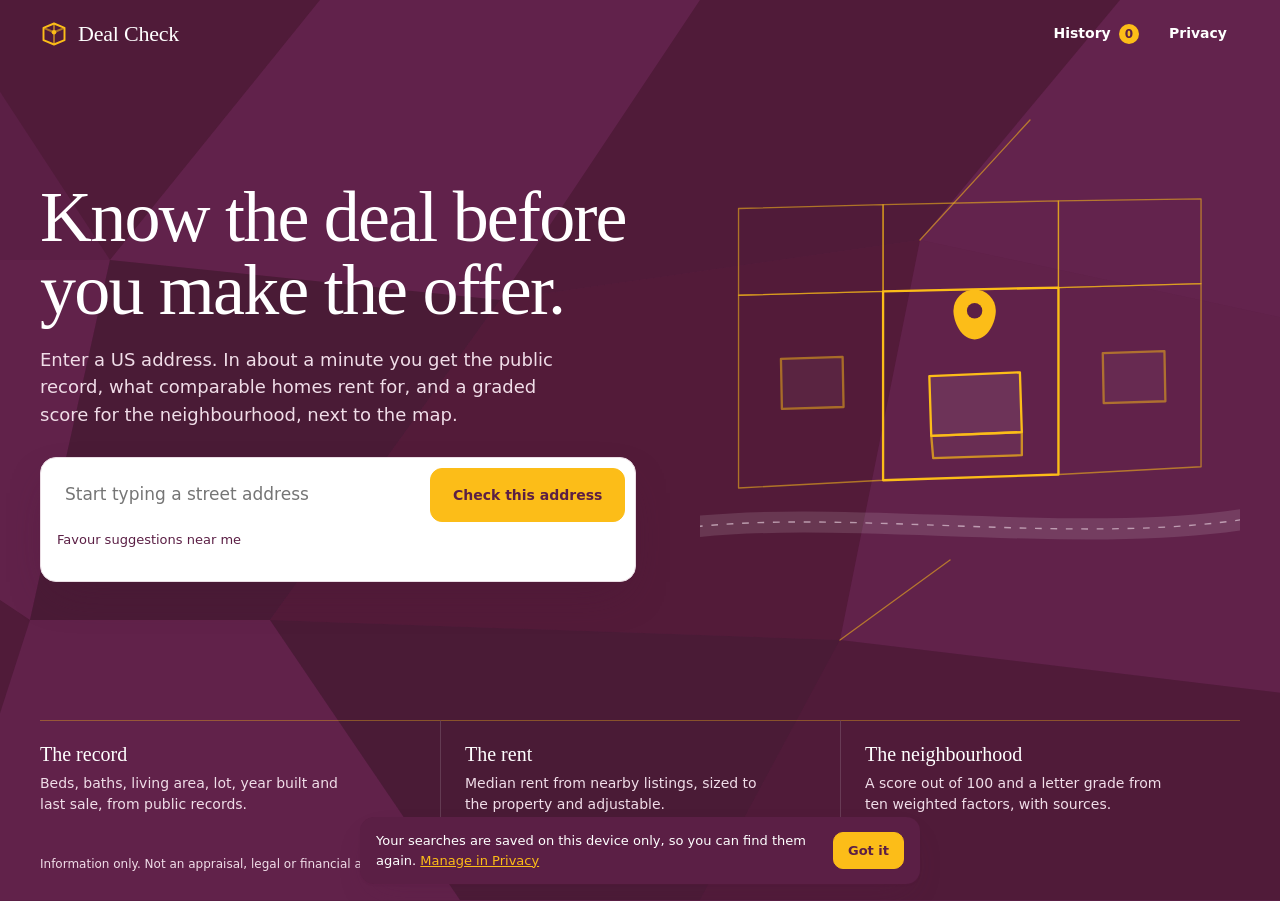
==== commit 9e94d7d7: "Brand palette: white, burgundy and gold; burgundy shades from the banner for shading Co-Authored-By:" ====
--- a/index.html
+++ b/index.html
@@ -2,7 +2,7 @@
 <html lang="en">
 <head>
 <meta charset="utf-8">
-<meta name="theme-color" content="#251726">
+<meta name="theme-color" content="#5b1f45">
 <meta name="viewport" content="width=device-width, initial-scale=1">
 <meta http-equiv="Content-Security-Policy" content="default-src 'self'; script-src 'self' 'unsafe-eval' blob: https://maps.googleapis.com https://maps.gstatic.com; style-src 'self' 'unsafe-inline' https://fonts.googleapis.com; font-src https://fonts.gstatic.com; img-src 'self' data: blob: https://*.googleapis.com https://*.gstatic.com https://*.google.com https://*.googleusercontent.com https://*.ggpht.com; connect-src 'self' https://deal-check-api.ranjjinisg.workers.dev https://*.googleapis.com https://*.google.com https://*.gstatic.com data: blob:; frame-src 'self' about: https://*.google.com; worker-src blob:; object-src 'none'; base-uri 'self'; form-action 'none'">
 <meta name="description" content="Deal Check: property facts, market rent and a neighbourhood score for any US address.">
@@ -10,7 +10,7 @@
 <link rel="preconnect" href="https://fonts.googleapis.com">
 <link rel="preconnect" href="https://fonts.gstatic.com" crossorigin>
 <link href="https://fonts.googleapis.com/css2?family=Hanken+Grotesk:wght@400;500;600&family=Newsreader:opsz,wght@6..72,400;6..72,500&display=swap" rel="stylesheet">
-<link rel="stylesheet" href="style.css?v=20261108j">
+<link rel="stylesheet" href="style.css?v=20261108l">
 </head>
 <body class="home">
 
@@ -222,6 +222,6 @@
   <button type="button" id="noticeOk">Got it</button>
 </div>
 
-<script src="app.js?v=20261108j"></script>
+<script src="app.js?v=20261108l"></script>
 </body>
 </html>
--- a/style.css
+++ b/style.css
@@ -1,22 +1,15 @@
 /* Deal Check: shared styles for the app and the legal pages */
 :root {
-  /* Brand: deep plum, burgundy, gold and blush pink */
-  --plum: #251726; --burgundy: #5b1f45; --gold: #fcbd18; --gold-deep: #d1a82c; --gold-ink: #251726; --blush: #fa9ba3;
-  --paper: #f7f2f4; --surface: #ffffff; --ink: #251726; --muted: #6a5a6c;
-  --line: #e4d9e0; --accent: #8b2a62; --accent-deep: #5b1f45; --accent-ink: #ffffff;
-  --wash: #f4e9ef; --err: #b3261e; --shadow: 0 1px 2px rgba(37,23,38,.08), 0 14px 34px -14px rgba(37,23,38,.28);
-  --deep: #251726; --deep-ink: #ffffff;
+  color-scheme: light;
+  /* Brand: white, burgundy and gold */
+  --burgundy: #5b1f45; --burgundy-deep: #481830; --burgundy-shade: #3c182a; --burgundy-soft: #6e2a57; --gold: #fcbd18; --gold-deep: #d1a82c; --gold-ink: #5b1f45;
+  --paper: #faf6f8; --surface: #ffffff; --ink: #5b1f45; --muted: #8a6479;
+  --line: #eadde4; --accent: #5b1f45; --accent-deep: #481830; --accent-ink: #ffffff;
+  --wash: #f6edf2; --err: #b3261e; --shadow: 0 1px 2px rgba(91,31,69,.08), 0 14px 34px -14px rgba(91,31,69,.30);
+  --deep: #5b1f45; --deep-ink: #ffffff;
   --panel: clamp(520px, 56vw, 900px);
   --serif: "Newsreader", Georgia, "Times New Roman", serif;
   --sans: "Hanken Grotesk", system-ui, -apple-system, "Segoe UI", sans-serif;
-}
-@media (prefers-color-scheme: dark) {
-  :root {
-    --paper: #150b18; --surface: #241528; --ink: #f6eef3; --muted: #bba8bf;
-    --line: #3d2941; --accent: #fcbd18; --accent-deep: #f7d36a; --accent-ink: #251726;
-    --wash: #2d1a32; --err: #f6a39c; --shadow: 0 1px 2px rgba(0,0,0,.5), 0 14px 34px -14px rgba(0,0,0,.8);
-    --deep: #35182b;
-  }
 }
 * { box-sizing: border-box; }
 html { -webkit-text-size-adjust: 100%; }
@@ -159,7 +152,7 @@
 
 /* ---------- Dialogs ---------- */
 dialog { border: 1px solid var(--line); border-radius: 18px; padding: 0; background: var(--surface); color: var(--ink); box-shadow: var(--shadow); width: min(640px, calc(100vw - 24px)); max-height: calc(100vh - 32px); }
-dialog::backdrop { background: rgba(8,16,24,.55); }
+dialog::backdrop { background: rgba(71,23,53,.6); }
 dialog[open] { display: flex; flex-direction: column; }
 .dlg-head { display: flex; align-items: flex-start; justify-content: space-between; gap: 12px; padding: 20px 22px 8px; }
 .dlg-head h2 { font-family: var(--serif); font-weight: 500; font-size: 26px; margin: 0; letter-spacing: -.01em; }
@@ -272,7 +265,7 @@
 .kpis div { padding: 14px 18px 16px; display: flex; flex-direction: column; gap: 4px; cursor: pointer; transition: background-color .15s; }
 .kpis div:hover { background: rgba(255,255,255,.06); }
 .kpis div + div { border-left: 1px solid rgba(255,255,255,.14); }
-.kpis span { order: -1; font-size: 12px; color: rgba(234,243,241,.72); }
+.kpis span { order: -1; font-size: 12px; color: rgba(255,255,255,.78); }
 .kpis b { font-size: clamp(20px, 1.9vw, 28px); line-height: 1.1; font-weight: 400; }
 #details h2 { font-family: var(--serif); font-weight: 500; font-size: 20px; margin: 0 0 4px; }
 .panel-foot { margin-top: auto; padding-top: 8px; display: flex; gap: 14px; flex-wrap: wrap; align-items: center; }
@@ -299,29 +292,29 @@
 }
 .quad > *, .plain > * { flex-shrink: 0; }
 
-/* ===== Brand layer: plum, burgundy, gold ===== */
+/* ===== Brand layer: white, burgundy, gold ===== */
 button.primary { background: var(--gold); color: var(--gold-ink); border-color: var(--gold); }
 button.primary:hover:not(:disabled) { background: var(--gold-deep); border-color: var(--gold-deep); color: var(--gold-ink); }
 
 /* dark top bar (and dark home), with tokens scoped so inner controls stay readable */
-.bar, body.home #hero { --ink: #ffffff; --muted: #d8c6dc; --line: rgba(255,255,255,.18); --wash: rgba(255,255,255,.10); --accent: var(--gold); --accent-deep: var(--gold); --surface: #2f1a36; --paper: #251726; --accent-ink: #251726; }
+.bar, body.home #hero { --ink: #ffffff; --muted: #f0dde8; --line: rgba(255,255,255,.18); --wash: rgba(255,255,255,.10); --accent: var(--gold); --accent-deep: var(--gold); --surface: #6e2a57; --paper: #5b1f45; --accent-ink: #5b1f45; }
 .bar { color: #fff; }
 .bar .brand svg { color: var(--gold); }
-.bar .count { background: var(--gold); color: var(--plum); }
-body:not(.home) .bar { background: var(--plum); border-bottom: 2px solid var(--gold); }
-.searchbox { --ink: #251726; --muted: #6a5a6c; --line: #e4d9e0; --surface: #ffffff; --paper: #f7f2f4; --wash: #f4e9ef; --accent: #8b2a62; --accent-deep: #5b1f45; --accent-ink: #ffffff; color: #251726; }
+.bar .count { background: var(--gold); color: var(--burgundy); }
+body:not(.home) .bar { background: var(--burgundy); border-bottom: 2px solid var(--gold); }
+.searchbox { --ink: #5b1f45; --muted: #8a6479; --line: #eadde4; --surface: #ffffff; --paper: #faf6f8; --wash: #f6edf2; --accent: #5b1f45; --accent-deep: #5b1f45; --accent-ink: #ffffff; color: #5b1f45; }
 .bar .quiet:hover { background: rgba(255,255,255,.12); }
 
-body.home { background: var(--plum) url("data:image/svg+xml,%3Csvg xmlns='http://www.w3.org/2000/svg' viewBox='0 0 1400 900' preserveAspectRatio='xMidYMid slice'%3E%3Cg fill-opacity='.55'%3E%3Cpath d='M0 0L380 0 170 260z' fill='%2335182b'/%3E%3Cpath d='M380 0L760 0 560 300 170 260z' fill='%235b1f45' fill-opacity='.35'/%3E%3Cpath d='M760 0L1180 0 980 240 560 300z' fill='%2335182b'/%3E%3Cpath d='M1180 0L1400 0 1400 330 980 240z' fill='%235b1f45' fill-opacity='.4'/%3E%3Cpath d='M0 260L170 260 90 620 0 560z' fill='%235b1f45' fill-opacity='.3'/%3E%3Cpath d='M170 260L560 300 330 620 90 620z' fill='%2335182b'/%3E%3Cpath d='M560 300L980 240 900 640 330 620z' fill='%232d1530'/%3E%3Cpath d='M980 240L1400 330 1400 700 900 640z' fill='%235b1f45' fill-opacity='.3'/%3E%3Cpath d='M0 560L90 620 0 900z' fill='%2335182b'/%3E%3Cpath d='M90 620L330 620 520 900 0 900z' fill='%235b1f45' fill-opacity='.3'/%3E%3Cpath d='M330 620L900 640 760 900 520 900z' fill='%2335182b'/%3E%3Cpath d='M900 640L1400 700 1400 900 760 900z' fill='%23251726'/%3E%3C/g%3E%3Cg stroke='%23fcbd18' stroke-width='1.3' stroke-linecap='round' opacity='.55'%3E%3Cpath d='M980 240L1090 120'/%3E%3Cpath d='M900 640L1010 560'/%3E%3C/g%3E%3C/svg%3E") center / cover fixed; }
+body.home { background: var(--burgundy) url("data:image/svg+xml,%3Csvg xmlns='http://www.w3.org/2000/svg' viewBox='0 0 1400 900' preserveAspectRatio='xMidYMid slice'%3E%3Cg fill-opacity='.55'%3E%3Cpath d='M0 0L380 0 170 260z' fill='%23481830'/%3E%3Cpath d='M380 0L760 0 560 300 170 260z' fill='%236e2a57' fill-opacity='.35'/%3E%3Cpath d='M760 0L1180 0 980 240 560 300z' fill='%23481830'/%3E%3Cpath d='M1180 0L1400 0 1400 330 980 240z' fill='%236e2a57' fill-opacity='.4'/%3E%3Cpath d='M0 260L170 260 90 620 0 560z' fill='%236e2a57' fill-opacity='.3'/%3E%3Cpath d='M170 260L560 300 330 620 90 620z' fill='%233c182a'/%3E%3Cpath d='M560 300L980 240 900 640 330 620z' fill='%234e1830'/%3E%3Cpath d='M980 240L1400 330 1400 700 900 640z' fill='%236e2a57' fill-opacity='.3'/%3E%3Cpath d='M0 560L90 620 0 900z' fill='%23481830'/%3E%3Cpath d='M90 620L330 620 520 900 0 900z' fill='%236e2a57' fill-opacity='.3'/%3E%3Cpath d='M330 620L900 640 760 900 520 900z' fill='%233c182a'/%3E%3Cpath d='M900 640L1400 700 1400 900 760 900z' fill='%23481830'/%3E%3C/g%3E%3Cg stroke='%23fcbd18' stroke-width='1.3' stroke-linecap='round' opacity='.55'%3E%3Cpath d='M980 240L1090 120'/%3E%3Cpath d='M900 640L1010 560'/%3E%3C/g%3E%3C/svg%3E") center / cover fixed; }
 body.home .hero-art { color: var(--gold); }
 body.home .hero-art .house { fill: rgba(255,255,255,.08); }
 body.home .hero-art .road { stroke: rgba(255,255,255,.12); }
-body.home .hero-art .pinhole { fill: var(--plum); }
+body.home .hero-art .pinhole { fill: var(--burgundy); }
 body.home .proof div { border-top-color: rgba(252,189,24,.35); }
 body.home .proof div + div { border-left-color: rgba(255,255,255,.14); }
 body.home .hero-copy h1 { color: #fff; }
-body.home .foot-note a { color: #d8c6dc; }
-.searchbox { box-shadow: 0 18px 44px -18px rgba(0,0,0,.6); }
+body.home .foot-note a { color: #f0dde8; }
+.searchbox { box-shadow: 0 18px 44px -18px rgba(71,23,53,.55); }
 .barsearch .searchbox { box-shadow: none; }
 
 /* workspace accents */
@@ -330,10 +323,9 @@
 .kpis span { color: rgba(255,255,255,.75); }
 .callout { border-left-color: var(--gold); }
 .quad { border-top: 3px solid var(--burgundy); }
-@media (prefers-color-scheme: dark) { .quad { border-top-color: var(--gold-deep); } }
 #nrsOut .score b { color: var(--accent); }
-#notice { background: var(--plum); color: #fff; }
-#notice button:not(.linkbtn) { background: var(--gold); color: var(--plum); border-color: var(--gold); }
+#notice { background: var(--burgundy); color: #fff; }
+#notice button:not(.linkbtn) { background: var(--gold); color: var(--burgundy); border-color: var(--gold); }
 #notice .linkbtn { color: var(--gold); }
 body.home #hero { color: #ffffff; }
 body.home .proof h2 { color: #ffffff; }
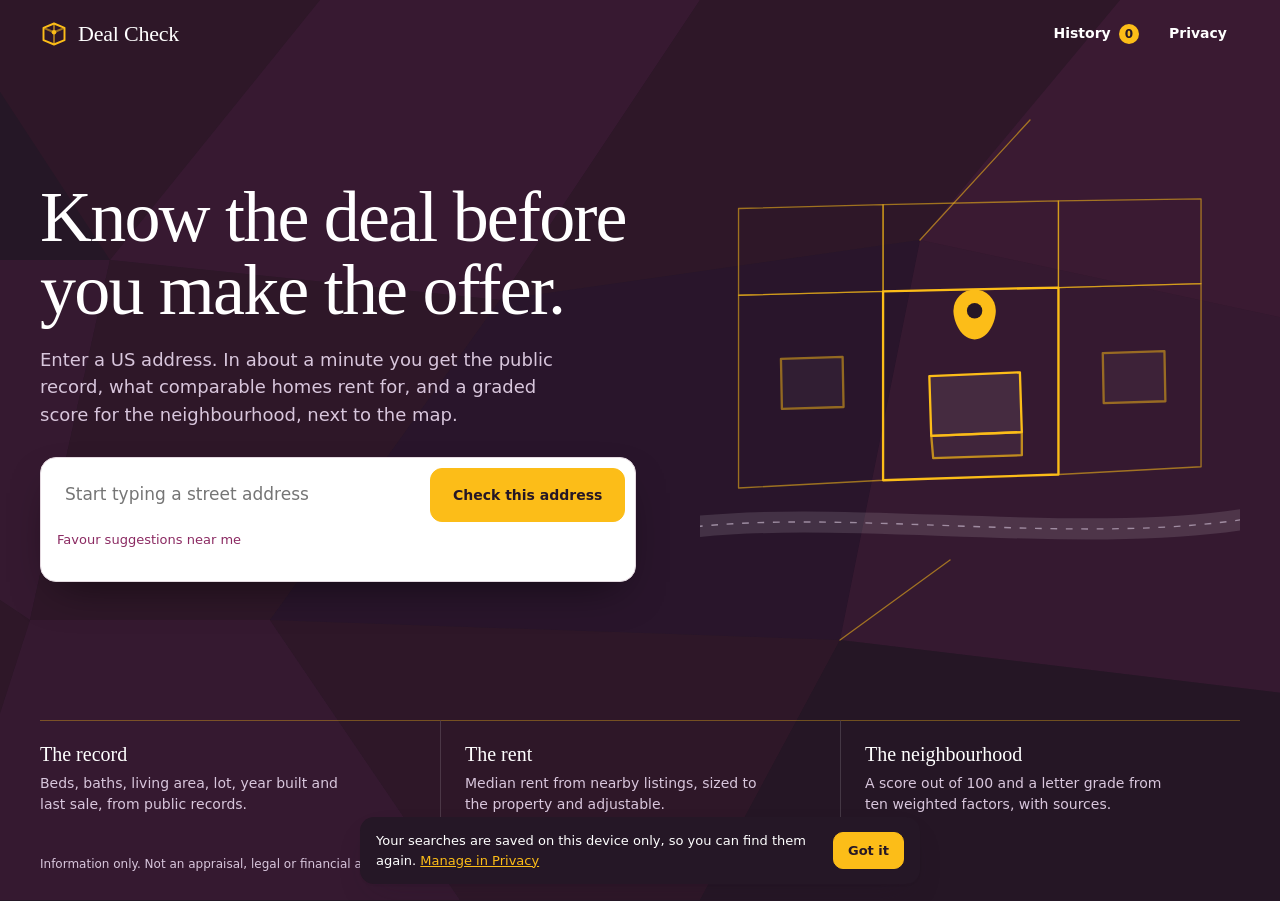
==== commit 7fd5fdb1: "Restore the plum, burgundy, gold and blush palette Co-Authored-By: Claude Sonnet 5.5 <noreply@anthro" ====
--- a/index.html
+++ b/index.html
@@ -2,7 +2,7 @@
 <html lang="en">
 <head>
 <meta charset="utf-8">
-<meta name="theme-color" content="#5b1f45">
+<meta name="theme-color" content="#251726">
 <meta name="viewport" content="width=device-width, initial-scale=1">
 <meta http-equiv="Content-Security-Policy" content="default-src 'self'; script-src 'self' 'unsafe-eval' blob: https://maps.googleapis.com https://maps.gstatic.com; style-src 'self' 'unsafe-inline' https://fonts.googleapis.com; font-src https://fonts.gstatic.com; img-src 'self' data: blob: https://*.googleapis.com https://*.gstatic.com https://*.google.com https://*.googleusercontent.com https://*.ggpht.com; connect-src 'self' https://deal-check-api.ranjjinisg.workers.dev https://*.googleapis.com https://*.google.com https://*.gstatic.com data: blob:; frame-src 'self' about: https://*.google.com; worker-src blob:; object-src 'none'; base-uri 'self'; form-action 'none'">
 <meta name="description" content="Deal Check: property facts, market rent and a neighbourhood score for any US address.">
@@ -10,7 +10,7 @@
 <link rel="preconnect" href="https://fonts.googleapis.com">
 <link rel="preconnect" href="https://fonts.gstatic.com" crossorigin>
 <link href="https://fonts.googleapis.com/css2?family=Hanken+Grotesk:wght@400;500;600&family=Newsreader:opsz,wght@6..72,400;6..72,500&display=swap" rel="stylesheet">
-<link rel="stylesheet" href="style.css?v=20261108l">
+<link rel="stylesheet" href="style.css?v=20261108m">
 </head>
 <body class="home">
 
@@ -222,6 +222,6 @@
   <button type="button" id="noticeOk">Got it</button>
 </div>
 
-<script src="app.js?v=20261108l"></script>
+<script src="app.js?v=20261108m"></script>
 </body>
 </html>
--- a/style.css
+++ b/style.css
@@ -1,15 +1,22 @@
 /* Deal Check: shared styles for the app and the legal pages */
 :root {
-  color-scheme: light;
-  /* Brand: white, burgundy and gold */
-  --burgundy: #5b1f45; --burgundy-deep: #481830; --burgundy-shade: #3c182a; --burgundy-soft: #6e2a57; --gold: #fcbd18; --gold-deep: #d1a82c; --gold-ink: #5b1f45;
-  --paper: #faf6f8; --surface: #ffffff; --ink: #5b1f45; --muted: #8a6479;
-  --line: #eadde4; --accent: #5b1f45; --accent-deep: #481830; --accent-ink: #ffffff;
-  --wash: #f6edf2; --err: #b3261e; --shadow: 0 1px 2px rgba(91,31,69,.08), 0 14px 34px -14px rgba(91,31,69,.30);
-  --deep: #5b1f45; --deep-ink: #ffffff;
+  /* Brand: deep plum, burgundy, gold and blush pink */
+  --plum: #251726; --burgundy: #5b1f45; --gold: #fcbd18; --gold-deep: #d1a82c; --gold-ink: #251726; --blush: #fa9ba3;
+  --paper: #f7f2f4; --surface: #ffffff; --ink: #251726; --muted: #6a5a6c;
+  --line: #e4d9e0; --accent: #8b2a62; --accent-deep: #5b1f45; --accent-ink: #ffffff;
+  --wash: #f4e9ef; --err: #b3261e; --shadow: 0 1px 2px rgba(37,23,38,.08), 0 14px 34px -14px rgba(37,23,38,.28);
+  --deep: #251726; --deep-ink: #ffffff;
   --panel: clamp(520px, 56vw, 900px);
   --serif: "Newsreader", Georgia, "Times New Roman", serif;
   --sans: "Hanken Grotesk", system-ui, -apple-system, "Segoe UI", sans-serif;
+}
+@media (prefers-color-scheme: dark) {
+  :root {
+    --paper: #150b18; --surface: #241528; --ink: #f6eef3; --muted: #bba8bf;
+    --line: #3d2941; --accent: #fcbd18; --accent-deep: #f7d36a; --accent-ink: #251726;
+    --wash: #2d1a32; --err: #f6a39c; --shadow: 0 1px 2px rgba(0,0,0,.5), 0 14px 34px -14px rgba(0,0,0,.8);
+    --deep: #35182b;
+  }
 }
 * { box-sizing: border-box; }
 html { -webkit-text-size-adjust: 100%; }
@@ -152,7 +159,7 @@
 
 /* ---------- Dialogs ---------- */
 dialog { border: 1px solid var(--line); border-radius: 18px; padding: 0; background: var(--surface); color: var(--ink); box-shadow: var(--shadow); width: min(640px, calc(100vw - 24px)); max-height: calc(100vh - 32px); }
-dialog::backdrop { background: rgba(71,23,53,.6); }
+dialog::backdrop { background: rgba(8,16,24,.55); }
 dialog[open] { display: flex; flex-direction: column; }
 .dlg-head { display: flex; align-items: flex-start; justify-content: space-between; gap: 12px; padding: 20px 22px 8px; }
 .dlg-head h2 { font-family: var(--serif); font-weight: 500; font-size: 26px; margin: 0; letter-spacing: -.01em; }
@@ -265,7 +272,7 @@
 .kpis div { padding: 14px 18px 16px; display: flex; flex-direction: column; gap: 4px; cursor: pointer; transition: background-color .15s; }
 .kpis div:hover { background: rgba(255,255,255,.06); }
 .kpis div + div { border-left: 1px solid rgba(255,255,255,.14); }
-.kpis span { order: -1; font-size: 12px; color: rgba(255,255,255,.78); }
+.kpis span { order: -1; font-size: 12px; color: rgba(234,243,241,.72); }
 .kpis b { font-size: clamp(20px, 1.9vw, 28px); line-height: 1.1; font-weight: 400; }
 #details h2 { font-family: var(--serif); font-weight: 500; font-size: 20px; margin: 0 0 4px; }
 .panel-foot { margin-top: auto; padding-top: 8px; display: flex; gap: 14px; flex-wrap: wrap; align-items: center; }
@@ -292,29 +299,29 @@
 }
 .quad > *, .plain > * { flex-shrink: 0; }
 
-/* ===== Brand layer: white, burgundy, gold ===== */
+/* ===== Brand layer: plum, burgundy, gold ===== */
 button.primary { background: var(--gold); color: var(--gold-ink); border-color: var(--gold); }
 button.primary:hover:not(:disabled) { background: var(--gold-deep); border-color: var(--gold-deep); color: var(--gold-ink); }
 
 /* dark top bar (and dark home), with tokens scoped so inner controls stay readable */
-.bar, body.home #hero { --ink: #ffffff; --muted: #f0dde8; --line: rgba(255,255,255,.18); --wash: rgba(255,255,255,.10); --accent: var(--gold); --accent-deep: var(--gold); --surface: #6e2a57; --paper: #5b1f45; --accent-ink: #5b1f45; }
+.bar, body.home #hero { --ink: #ffffff; --muted: #d8c6dc; --line: rgba(255,255,255,.18); --wash: rgba(255,255,255,.10); --accent: var(--gold); --accent-deep: var(--gold); --surface: #2f1a36; --paper: #251726; --accent-ink: #251726; }
 .bar { color: #fff; }
 .bar .brand svg { color: var(--gold); }
-.bar .count { background: var(--gold); color: var(--burgundy); }
-body:not(.home) .bar { background: var(--burgundy); border-bottom: 2px solid var(--gold); }
-.searchbox { --ink: #5b1f45; --muted: #8a6479; --line: #eadde4; --surface: #ffffff; --paper: #faf6f8; --wash: #f6edf2; --accent: #5b1f45; --accent-deep: #5b1f45; --accent-ink: #ffffff; color: #5b1f45; }
+.bar .count { background: var(--gold); color: var(--plum); }
+body:not(.home) .bar { background: var(--plum); border-bottom: 2px solid var(--gold); }
+.searchbox { --ink: #251726; --muted: #6a5a6c; --line: #e4d9e0; --surface: #ffffff; --paper: #f7f2f4; --wash: #f4e9ef; --accent: #8b2a62; --accent-deep: #5b1f45; --accent-ink: #ffffff; color: #251726; }
 .bar .quiet:hover { background: rgba(255,255,255,.12); }
 
-body.home { background: var(--burgundy) url("data:image/svg+xml,%3Csvg xmlns='http://www.w3.org/2000/svg' viewBox='0 0 1400 900' preserveAspectRatio='xMidYMid slice'%3E%3Cg fill-opacity='.55'%3E%3Cpath d='M0 0L380 0 170 260z' fill='%23481830'/%3E%3Cpath d='M380 0L760 0 560 300 170 260z' fill='%236e2a57' fill-opacity='.35'/%3E%3Cpath d='M760 0L1180 0 980 240 560 300z' fill='%23481830'/%3E%3Cpath d='M1180 0L1400 0 1400 330 980 240z' fill='%236e2a57' fill-opacity='.4'/%3E%3Cpath d='M0 260L170 260 90 620 0 560z' fill='%236e2a57' fill-opacity='.3'/%3E%3Cpath d='M170 260L560 300 330 620 90 620z' fill='%233c182a'/%3E%3Cpath d='M560 300L980 240 900 640 330 620z' fill='%234e1830'/%3E%3Cpath d='M980 240L1400 330 1400 700 900 640z' fill='%236e2a57' fill-opacity='.3'/%3E%3Cpath d='M0 560L90 620 0 900z' fill='%23481830'/%3E%3Cpath d='M90 620L330 620 520 900 0 900z' fill='%236e2a57' fill-opacity='.3'/%3E%3Cpath d='M330 620L900 640 760 900 520 900z' fill='%233c182a'/%3E%3Cpath d='M900 640L1400 700 1400 900 760 900z' fill='%23481830'/%3E%3C/g%3E%3Cg stroke='%23fcbd18' stroke-width='1.3' stroke-linecap='round' opacity='.55'%3E%3Cpath d='M980 240L1090 120'/%3E%3Cpath d='M900 640L1010 560'/%3E%3C/g%3E%3C/svg%3E") center / cover fixed; }
+body.home { background: var(--plum) url("data:image/svg+xml,%3Csvg xmlns='http://www.w3.org/2000/svg' viewBox='0 0 1400 900' preserveAspectRatio='xMidYMid slice'%3E%3Cg fill-opacity='.55'%3E%3Cpath d='M0 0L380 0 170 260z' fill='%2335182b'/%3E%3Cpath d='M380 0L760 0 560 300 170 260z' fill='%235b1f45' fill-opacity='.35'/%3E%3Cpath d='M760 0L1180 0 980 240 560 300z' fill='%2335182b'/%3E%3Cpath d='M1180 0L1400 0 1400 330 980 240z' fill='%235b1f45' fill-opacity='.4'/%3E%3Cpath d='M0 260L170 260 90 620 0 560z' fill='%235b1f45' fill-opacity='.3'/%3E%3Cpath d='M170 260L560 300 330 620 90 620z' fill='%2335182b'/%3E%3Cpath d='M560 300L980 240 900 640 330 620z' fill='%232d1530'/%3E%3Cpath d='M980 240L1400 330 1400 700 900 640z' fill='%235b1f45' fill-opacity='.3'/%3E%3Cpath d='M0 560L90 620 0 900z' fill='%2335182b'/%3E%3Cpath d='M90 620L330 620 520 900 0 900z' fill='%235b1f45' fill-opacity='.3'/%3E%3Cpath d='M330 620L900 640 760 900 520 900z' fill='%2335182b'/%3E%3Cpath d='M900 640L1400 700 1400 900 760 900z' fill='%23251726'/%3E%3C/g%3E%3Cg stroke='%23fcbd18' stroke-width='1.3' stroke-linecap='round' opacity='.55'%3E%3Cpath d='M980 240L1090 120'/%3E%3Cpath d='M900 640L1010 560'/%3E%3C/g%3E%3C/svg%3E") center / cover fixed; }
 body.home .hero-art { color: var(--gold); }
 body.home .hero-art .house { fill: rgba(255,255,255,.08); }
 body.home .hero-art .road { stroke: rgba(255,255,255,.12); }
-body.home .hero-art .pinhole { fill: var(--burgundy); }
+body.home .hero-art .pinhole { fill: var(--plum); }
 body.home .proof div { border-top-color: rgba(252,189,24,.35); }
 body.home .proof div + div { border-left-color: rgba(255,255,255,.14); }
 body.home .hero-copy h1 { color: #fff; }
-body.home .foot-note a { color: #f0dde8; }
-.searchbox { box-shadow: 0 18px 44px -18px rgba(71,23,53,.55); }
+body.home .foot-note a { color: #d8c6dc; }
+.searchbox { box-shadow: 0 18px 44px -18px rgba(0,0,0,.6); }
 .barsearch .searchbox { box-shadow: none; }
 
 /* workspace accents */
@@ -323,9 +330,10 @@
 .kpis span { color: rgba(255,255,255,.75); }
 .callout { border-left-color: var(--gold); }
 .quad { border-top: 3px solid var(--burgundy); }
+@media (prefers-color-scheme: dark) { .quad { border-top-color: var(--gold-deep); } }
 #nrsOut .score b { color: var(--accent); }
-#notice { background: var(--burgundy); color: #fff; }
-#notice button:not(.linkbtn) { background: var(--gold); color: var(--burgundy); border-color: var(--gold); }
+#notice { background: var(--plum); color: #fff; }
+#notice button:not(.linkbtn) { background: var(--gold); color: var(--plum); border-color: var(--gold); }
 #notice .linkbtn { color: var(--gold); }
 body.home #hero { color: #ffffff; }
 body.home .proof h2 { color: #ffffff; }
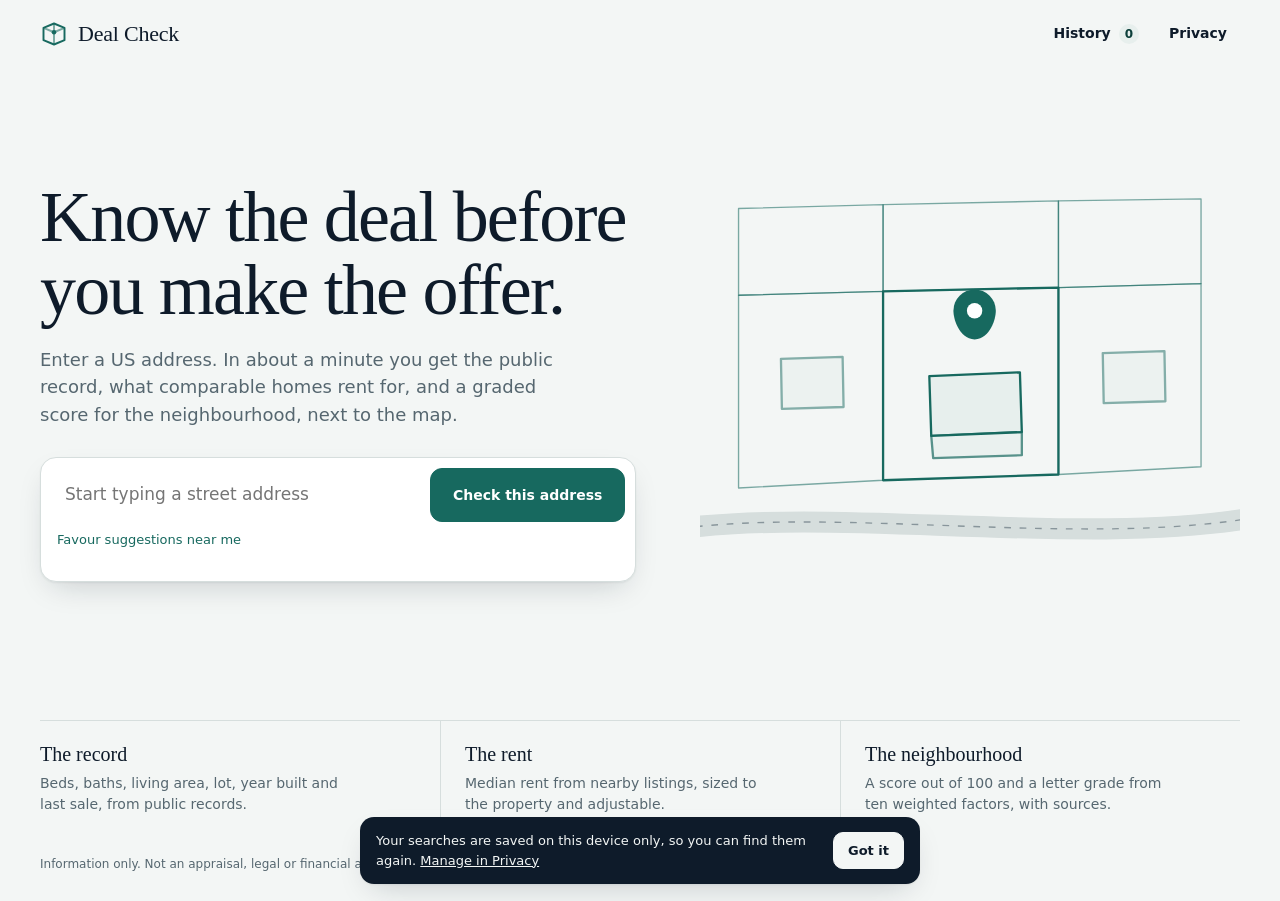
==== commit 16df9946: "Revert to the original verdigris palette and remove the brand colours Co-Authored-By: Claude Sonnet " ====
--- a/index.html
+++ b/index.html
@@ -2,7 +2,6 @@
 <html lang="en">
 <head>
 <meta charset="utf-8">
-<meta name="theme-color" content="#251726">
 <meta name="viewport" content="width=device-width, initial-scale=1">
 <meta http-equiv="Content-Security-Policy" content="default-src 'self'; script-src 'self' 'unsafe-eval' blob: https://maps.googleapis.com https://maps.gstatic.com; style-src 'self' 'unsafe-inline' https://fonts.googleapis.com; font-src https://fonts.gstatic.com; img-src 'self' data: blob: https://*.googleapis.com https://*.gstatic.com https://*.google.com https://*.googleusercontent.com https://*.ggpht.com; connect-src 'self' https://deal-check-api.ranjjinisg.workers.dev https://*.googleapis.com https://*.google.com https://*.gstatic.com data: blob:; frame-src 'self' about: https://*.google.com; worker-src blob:; object-src 'none'; base-uri 'self'; form-action 'none'">
 <meta name="description" content="Deal Check: property facts, market rent and a neighbourhood score for any US address.">
@@ -10,7 +9,7 @@
 <link rel="preconnect" href="https://fonts.googleapis.com">
 <link rel="preconnect" href="https://fonts.gstatic.com" crossorigin>
 <link href="https://fonts.googleapis.com/css2?family=Hanken+Grotesk:wght@400;500;600&family=Newsreader:opsz,wght@6..72,400;6..72,500&display=swap" rel="stylesheet">
-<link rel="stylesheet" href="style.css?v=20261108m">
+<link rel="stylesheet" href="style.css?v=20261108n">
 </head>
 <body class="home">
 
@@ -222,6 +221,6 @@
   <button type="button" id="noticeOk">Got it</button>
 </div>
 
-<script src="app.js?v=20261108m"></script>
+<script src="app.js?v=20261108n"></script>
 </body>
 </html>
--- a/style.css
+++ b/style.css
@@ -1,21 +1,18 @@
 /* Deal Check: shared styles for the app and the legal pages */
 :root {
-  /* Brand: deep plum, burgundy, gold and blush pink */
-  --plum: #251726; --burgundy: #5b1f45; --gold: #fcbd18; --gold-deep: #d1a82c; --gold-ink: #251726; --blush: #fa9ba3;
-  --paper: #f7f2f4; --surface: #ffffff; --ink: #251726; --muted: #6a5a6c;
-  --line: #e4d9e0; --accent: #8b2a62; --accent-deep: #5b1f45; --accent-ink: #ffffff;
-  --wash: #f4e9ef; --err: #b3261e; --shadow: 0 1px 2px rgba(37,23,38,.08), 0 14px 34px -14px rgba(37,23,38,.28);
-  --deep: #251726; --deep-ink: #ffffff;
+  --paper: #f3f6f5; --surface: #ffffff; --ink: #0e1b2a; --muted: #566770;
+  --line: #d6dedd; --accent: #17695f; --accent-deep: #0c3f3a; --accent-ink: #ffffff;
+  --wash: #e7efed; --err: #a8261c; --shadow: 0 1px 2px rgba(14,27,42,.06), 0 12px 32px -12px rgba(14,27,42,.22);
   --panel: clamp(520px, 56vw, 900px);
+  --deep: #0d2b2e; --deep-ink: #eaf3f1;
   --serif: "Newsreader", Georgia, "Times New Roman", serif;
   --sans: "Hanken Grotesk", system-ui, -apple-system, "Segoe UI", sans-serif;
 }
 @media (prefers-color-scheme: dark) {
   :root {
-    --paper: #150b18; --surface: #241528; --ink: #f6eef3; --muted: #bba8bf;
-    --line: #3d2941; --accent: #fcbd18; --accent-deep: #f7d36a; --accent-ink: #251726;
-    --wash: #2d1a32; --err: #f6a39c; --shadow: 0 1px 2px rgba(0,0,0,.5), 0 14px 34px -14px rgba(0,0,0,.8);
-    --deep: #35182b;
+    --paper: #0a1218; --surface: #111c24; --ink: #e8efee; --muted: #93a6ad;
+    --line: #25343d; --accent: #5cc2b3; --accent-deep: #8fd8cc; --accent-ink: #062320;
+    --wash: #15242c; --err: #f1978e; --shadow: 0 1px 2px rgba(0,0,0,.4), 0 12px 32px -12px rgba(0,0,0,.7);
   }
 }
 * { box-sizing: border-box; }
@@ -298,42 +295,3 @@
   .kpis b { white-space: normal; }
 }
 .quad > *, .plain > * { flex-shrink: 0; }
-
-/* ===== Brand layer: plum, burgundy, gold ===== */
-button.primary { background: var(--gold); color: var(--gold-ink); border-color: var(--gold); }
-button.primary:hover:not(:disabled) { background: var(--gold-deep); border-color: var(--gold-deep); color: var(--gold-ink); }
-
-/* dark top bar (and dark home), with tokens scoped so inner controls stay readable */
-.bar, body.home #hero { --ink: #ffffff; --muted: #d8c6dc; --line: rgba(255,255,255,.18); --wash: rgba(255,255,255,.10); --accent: var(--gold); --accent-deep: var(--gold); --surface: #2f1a36; --paper: #251726; --accent-ink: #251726; }
-.bar { color: #fff; }
-.bar .brand svg { color: var(--gold); }
-.bar .count { background: var(--gold); color: var(--plum); }
-body:not(.home) .bar { background: var(--plum); border-bottom: 2px solid var(--gold); }
-.searchbox { --ink: #251726; --muted: #6a5a6c; --line: #e4d9e0; --surface: #ffffff; --paper: #f7f2f4; --wash: #f4e9ef; --accent: #8b2a62; --accent-deep: #5b1f45; --accent-ink: #ffffff; color: #251726; }
-.bar .quiet:hover { background: rgba(255,255,255,.12); }
-
-body.home { background: var(--plum) url("data:image/svg+xml,%3Csvg xmlns='http://www.w3.org/2000/svg' viewBox='0 0 1400 900' preserveAspectRatio='xMidYMid slice'%3E%3Cg fill-opacity='.55'%3E%3Cpath d='M0 0L380 0 170 260z' fill='%2335182b'/%3E%3Cpath d='M380 0L760 0 560 300 170 260z' fill='%235b1f45' fill-opacity='.35'/%3E%3Cpath d='M760 0L1180 0 980 240 560 300z' fill='%2335182b'/%3E%3Cpath d='M1180 0L1400 0 1400 330 980 240z' fill='%235b1f45' fill-opacity='.4'/%3E%3Cpath d='M0 260L170 260 90 620 0 560z' fill='%235b1f45' fill-opacity='.3'/%3E%3Cpath d='M170 260L560 300 330 620 90 620z' fill='%2335182b'/%3E%3Cpath d='M560 300L980 240 900 640 330 620z' fill='%232d1530'/%3E%3Cpath d='M980 240L1400 330 1400 700 900 640z' fill='%235b1f45' fill-opacity='.3'/%3E%3Cpath d='M0 560L90 620 0 900z' fill='%2335182b'/%3E%3Cpath d='M90 620L330 620 520 900 0 900z' fill='%235b1f45' fill-opacity='.3'/%3E%3Cpath d='M330 620L900 640 760 900 520 900z' fill='%2335182b'/%3E%3Cpath d='M900 640L1400 700 1400 900 760 900z' fill='%23251726'/%3E%3C/g%3E%3Cg stroke='%23fcbd18' stroke-width='1.3' stroke-linecap='round' opacity='.55'%3E%3Cpath d='M980 240L1090 120'/%3E%3Cpath d='M900 640L1010 560'/%3E%3C/g%3E%3C/svg%3E") center / cover fixed; }
-body.home .hero-art { color: var(--gold); }
-body.home .hero-art .house { fill: rgba(255,255,255,.08); }
-body.home .hero-art .road { stroke: rgba(255,255,255,.12); }
-body.home .hero-art .pinhole { fill: var(--plum); }
-body.home .proof div { border-top-color: rgba(252,189,24,.35); }
-body.home .proof div + div { border-left-color: rgba(255,255,255,.14); }
-body.home .hero-copy h1 { color: #fff; }
-body.home .foot-note a { color: #d8c6dc; }
-.searchbox { box-shadow: 0 18px 44px -18px rgba(0,0,0,.6); }
-.barsearch .searchbox { box-shadow: none; }
-
-/* workspace accents */
-body:not(.home) .kpis { background: var(--deep); }
-.kpis b { color: var(--gold); }
-.kpis span { color: rgba(255,255,255,.75); }
-.callout { border-left-color: var(--gold); }
-.quad { border-top: 3px solid var(--burgundy); }
-@media (prefers-color-scheme: dark) { .quad { border-top-color: var(--gold-deep); } }
-#nrsOut .score b { color: var(--accent); }
-#notice { background: var(--plum); color: #fff; }
-#notice button:not(.linkbtn) { background: var(--gold); color: var(--plum); border-color: var(--gold); }
-#notice .linkbtn { color: var(--gold); }
-body.home #hero { color: #ffffff; }
-body.home .proof h2 { color: #ffffff; }
